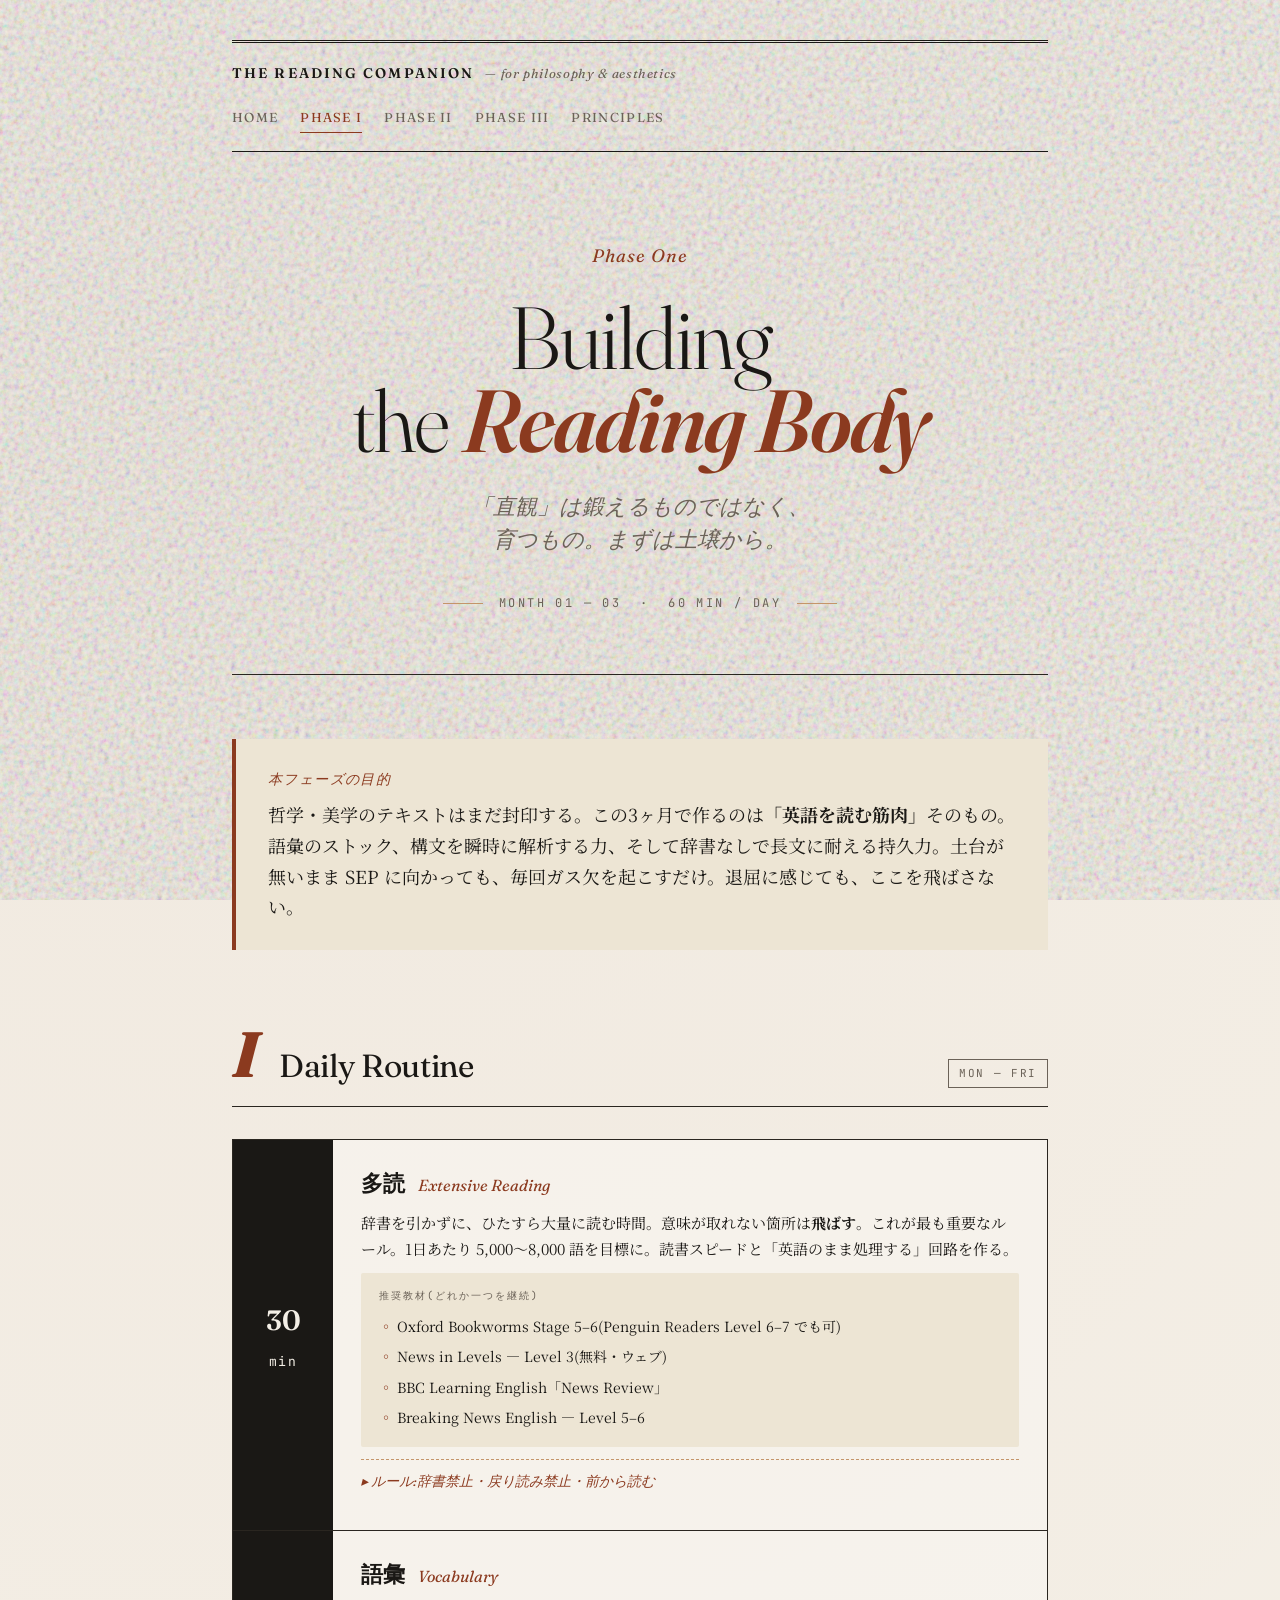
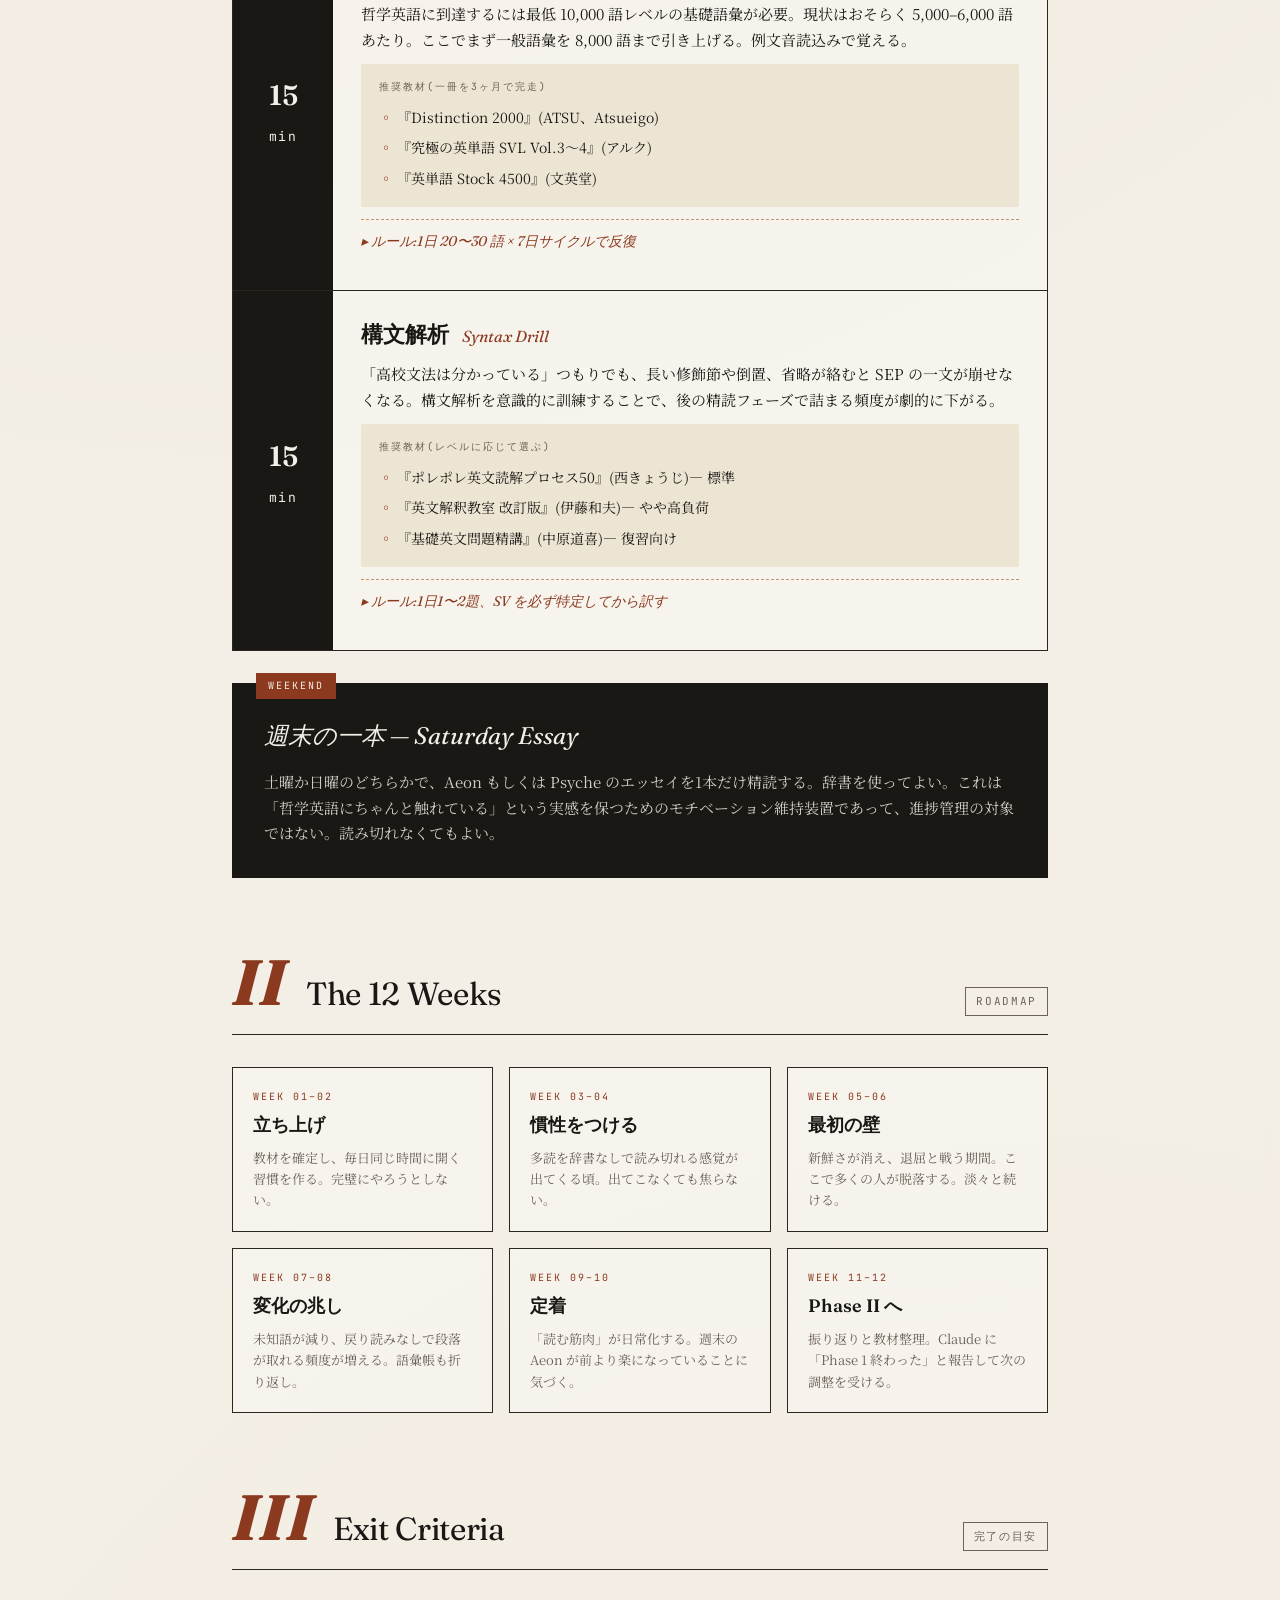
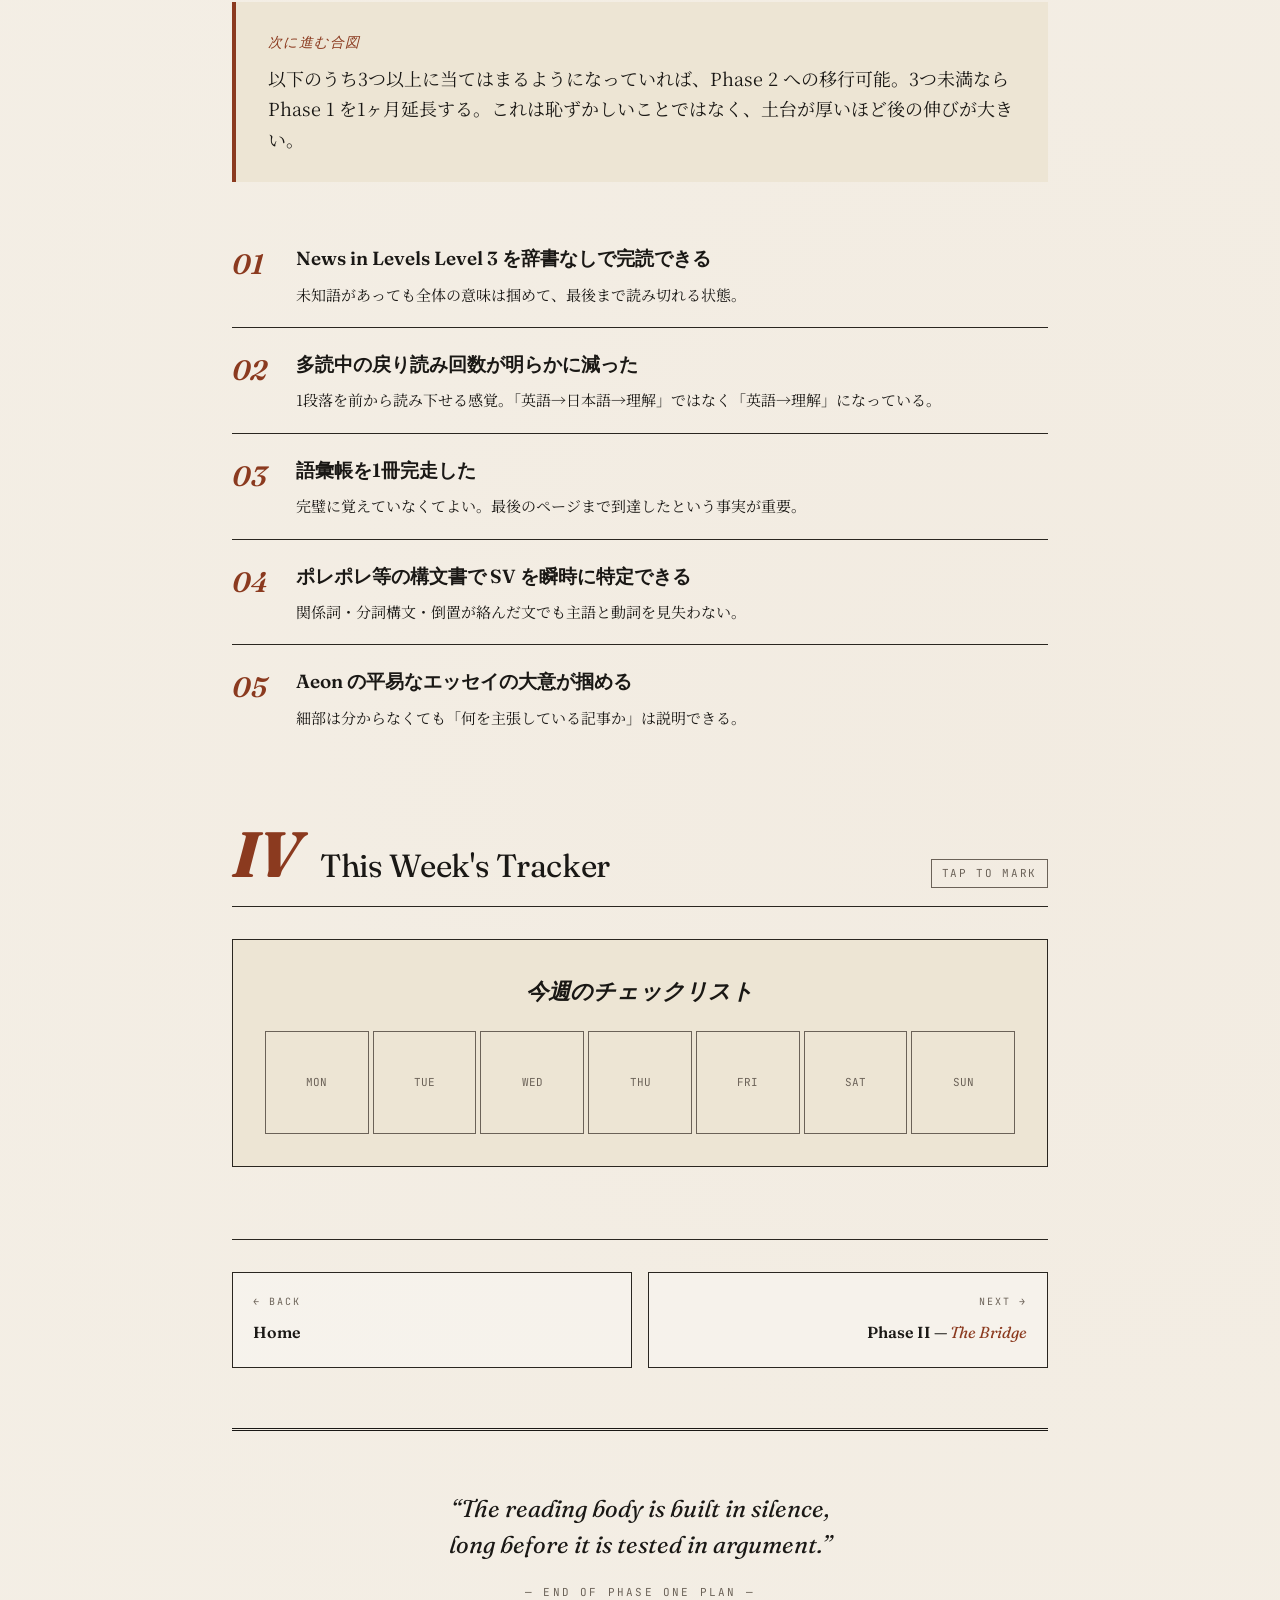
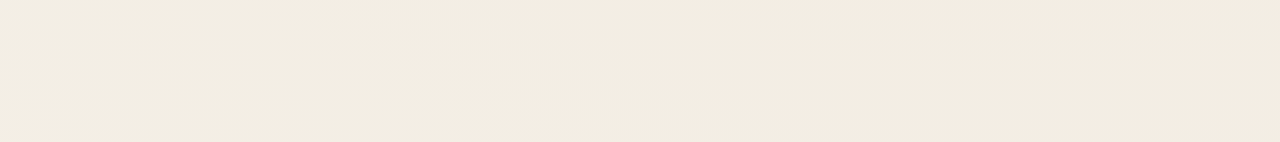
==== phase1.html @ 589c8ee9 "Add files via upload" ====
<!DOCTYPE html>
<html lang="ja">
<head>
<meta charset="UTF-8">
<meta name="viewport" content="width=device-width, initial-scale=1.0">
<title>Phase I — Building the Reading Body</title>
<link rel="preconnect" href="https://fonts.googleapis.com">
<link rel="preconnect" href="https://fonts.gstatic.com" crossorigin>
<link href="https://fonts.googleapis.com/css2?family=Cormorant+Garamond:ital,wght@0,400;0,500;0,600;0,700;1,400&family=Fraunces:opsz,wght@9..144,300;9..144,400;9..144,600;9..144,800&family=Noto+Serif+JP:wght@300;400;500;700&family=JetBrains+Mono:wght@400;500&display=swap" rel="stylesheet">
<link rel="stylesheet" href="style.css">
</head>
<body>
  <div class="container">

    <header class="topnav">
      <a href="index.html" class="brand">The Reading Companion <span class="sub">— for philosophy & aesthetics</span></a>
      <nav>
        <a href="index.html">Home</a>
        <a href="phase1.html" class="active">Phase I</a>
        <a href="phase2.html">Phase II</a>
        <a href="phase3.html">Phase III</a>
        <a href="principles.html">Principles</a>
      </nav>
    </header>

    <div class="hero">
      <div class="eyebrow">Phase One</div>
      <h1>Building<br>the <span class="em">Reading Body</span></h1>
      <p class="lede">「直観」は鍛えるものではなく、<br>育つもの。まずは土壌から。</p>
      <div class="duration">Month 01 — 03 &nbsp;·&nbsp; 60 min / day</div>
    </div>

    <section>
      <div class="mission">
        <span class="label">本フェーズの目的</span>
        <p>哲学・美学のテキストはまだ封印する。この3ヶ月で作るのは<strong>「英語を読む筋肉」</strong>そのもの。語彙のストック、構文を瞬時に解析する力、そして辞書なしで長文に耐える持久力。土台が無いまま SEP に向かっても、毎回ガス欠を起こすだけ。退屈に感じても、ここを飛ばさない。</p>
      </div>
    </section>

    <section>
      <div class="section-head">
        <span class="num">I</span>
        <h2>Daily Routine</h2>
        <span class="tag">Mon — Fri</span>
      </div>

      <div class="routine">

        <div class="routine-row">
          <div class="routine-time">
            <span class="min">30</span>
            <span>min</span>
          </div>
          <div class="routine-content">
            <h3>多読 <span class="en">Extensive Reading</span></h3>
            <p>辞書を引かずに、ひたすら大量に読む時間。意味が取れない箇所は<strong>飛ばす</strong>。これが最も重要なルール。1日あたり 5,000〜8,000 語を目標に。読書スピードと「英語のまま処理する」回路を作る。</p>
            <div class="materials">
              <span class="m-label">推奨教材(どれか一つを継続)</span>
              <ul>
                <li>Oxford Bookworms Stage 5–6(Penguin Readers Level 6–7 でも可)</li>
                <li>News in Levels — Level 3(無料・ウェブ)</li>
                <li>BBC Learning English「News Review」</li>
                <li>Breaking News English — Level 5–6</li>
              </ul>
            </div>
            <p class="rule">▸ ルール:辞書禁止・戻り読み禁止・前から読む</p>
          </div>
        </div>

        <div class="routine-row">
          <div class="routine-time">
            <span class="min">15</span>
            <span>min</span>
          </div>
          <div class="routine-content">
            <h3>語彙 <span class="en">Vocabulary</span></h3>
            <p>哲学英語に到達するには最低 10,000 語レベルの基礎語彙が必要。現状はおそらく 5,000–6,000 語あたり。ここでまず一般語彙を 8,000 語まで引き上げる。例文音読込みで覚える。</p>
            <div class="materials">
              <span class="m-label">推奨教材(一冊を3ヶ月で完走)</span>
              <ul>
                <li>『Distinction 2000』(ATSU、Atsueigo)</li>
                <li>『究極の英単語 SVL Vol.3〜4』(アルク)</li>
                <li>『英単語 Stock 4500』(文英堂)</li>
              </ul>
            </div>
            <p class="rule">▸ ルール:1日 20〜30 語 × 7日サイクルで反復</p>
          </div>
        </div>

        <div class="routine-row">
          <div class="routine-time">
            <span class="min">15</span>
            <span>min</span>
          </div>
          <div class="routine-content">
            <h3>構文解析 <span class="en">Syntax Drill</span></h3>
            <p>「高校文法は分かっている」つもりでも、長い修飾節や倒置、省略が絡むと SEP の一文が崩せなくなる。構文解析を意識的に訓練することで、後の精読フェーズで詰まる頻度が劇的に下がる。</p>
            <div class="materials">
              <span class="m-label">推奨教材(レベルに応じて選ぶ)</span>
              <ul>
                <li>『ポレポレ英文読解プロセス50』(西きょうじ)— 標準</li>
                <li>『英文解釈教室 改訂版』(伊藤和夫)— やや高負荷</li>
                <li>『基礎英文問題精講』(中原道喜)— 復習向け</li>
              </ul>
            </div>
            <p class="rule">▸ ルール:1日1〜2題、SV を必ず特定してから訳す</p>
          </div>
        </div>

      </div>

      <div class="weekend">
        <h3>週末の一本 — Saturday Essay</h3>
        <p>土曜か日曜のどちらかで、Aeon もしくは Psyche のエッセイを1本だけ精読する。辞書を使ってよい。これは「哲学英語にちゃんと触れている」という実感を保つためのモチベーション維持装置であって、進捗管理の対象ではない。読み切れなくてもよい。</p>
      </div>
    </section>

    <section>
      <div class="section-head">
        <span class="num">II</span>
        <h2>The 12 Weeks</h2>
        <span class="tag">Roadmap</span>
      </div>

      <div class="weeks">
        <div class="week-card">
          <div class="wk-label">WEEK 01–02</div>
          <h4>立ち上げ</h4>
          <p>教材を確定し、毎日同じ時間に開く習慣を作る。完璧にやろうとしない。</p>
        </div>
        <div class="week-card">
          <div class="wk-label">WEEK 03–04</div>
          <h4>慣性をつける</h4>
          <p>多読を辞書なしで読み切れる感覚が出てくる頃。出てこなくても焦らない。</p>
        </div>
        <div class="week-card">
          <div class="wk-label">WEEK 05–06</div>
          <h4>最初の壁</h4>
          <p>新鮮さが消え、退屈と戦う期間。ここで多くの人が脱落する。淡々と続ける。</p>
        </div>
        <div class="week-card">
          <div class="wk-label">WEEK 07–08</div>
          <h4>変化の兆し</h4>
          <p>未知語が減り、戻り読みなしで段落が取れる頻度が増える。語彙帳も折り返し。</p>
        </div>
        <div class="week-card">
          <div class="wk-label">WEEK 09–10</div>
          <h4>定着</h4>
          <p>「読む筋肉」が日常化する。週末の Aeon が前より楽になっていることに気づく。</p>
        </div>
        <div class="week-card">
          <div class="wk-label">WEEK 11–12</div>
          <h4>Phase II へ</h4>
          <p>振り返りと教材整理。Claude に「Phase 1 終わった」と報告して次の調整を受ける。</p>
        </div>
      </div>
    </section>

    <section>
      <div class="section-head">
        <span class="num">III</span>
        <h2>Exit Criteria</h2>
        <span class="tag">完了の目安</span>
      </div>

      <div class="mission">
        <span class="label">次に進む合図</span>
        <p>以下のうち3つ以上に当てはまるようになっていれば、Phase 2 への移行可能。3つ未満なら Phase 1 を1ヶ月延長する。これは恥ずかしいことではなく、土台が厚いほど後の伸びが大きい。</p>
      </div>

      <div class="guidance">
        <ol>
          <li>
            <h4>News in Levels Level 3 を辞書なしで完読できる</h4>
            <p>未知語があっても全体の意味は掴めて、最後まで読み切れる状態。</p>
          </li>
          <li>
            <h4>多読中の戻り読み回数が明らかに減った</h4>
            <p>1段落を前から読み下せる感覚。「英語→日本語→理解」ではなく「英語→理解」になっている。</p>
          </li>
          <li>
            <h4>語彙帳を1冊完走した</h4>
            <p>完璧に覚えていなくてよい。最後のページまで到達したという事実が重要。</p>
          </li>
          <li>
            <h4>ポレポレ等の構文書で SV を瞬時に特定できる</h4>
            <p>関係詞・分詞構文・倒置が絡んだ文でも主語と動詞を見失わない。</p>
          </li>
          <li>
            <h4>Aeon の平易なエッセイの大意が掴める</h4>
            <p>細部は分からなくても「何を主張している記事か」は説明できる。</p>
          </li>
        </ol>
      </div>
    </section>

    <section>
      <div class="section-head">
        <span class="num">IV</span>
        <h2>This Week's Tracker</h2>
        <span class="tag">Tap to mark</span>
      </div>

      <div class="checklist">
        <h3>今週のチェックリスト</h3>
        <div class="check-grid" id="checkgrid">
          <div class="check-day" data-day="MON">MON</div>
          <div class="check-day" data-day="TUE">TUE</div>
          <div class="check-day" data-day="WED">WED</div>
          <div class="check-day" data-day="THU">THU</div>
          <div class="check-day" data-day="FRI">FRI</div>
          <div class="check-day" data-day="SAT">SAT</div>
          <div class="check-day" data-day="SUN">SUN</div>
        </div>
      </div>
    </section>

    <nav class="phase-nav">
      <a href="index.html" class="prev">
        <span class="dir">← Back</span>
        <span class="ttl">Home</span>
      </a>
      <a href="phase2.html" class="next">
        <span class="dir">Next →</span>
        <span class="ttl">Phase II — <em>The Bridge</em></span>
      </a>
    </nav>

    <div class="closing">
      <p class="quote">“The reading body is built in silence,<br>long before it is tested in argument.”</p>
      <div class="sig">— end of phase one plan —</div>
    </div>

  </div>

<script>
  const grid = document.getElementById('checkgrid');
  const weekKey = 'phase1-week-' + Math.floor(Date.now() / (7*24*60*60*1000));
  Object.keys(localStorage).forEach(k => {
    if (k.startsWith('phase1-week-') && k !== weekKey) localStorage.removeItem(k);
  });
  const saved = JSON.parse(localStorage.getItem(weekKey) || '{}');
  grid.querySelectorAll('.check-day').forEach(el => {
    if (saved[el.dataset.day]) el.classList.add('done');
    el.addEventListener('click', () => {
      el.classList.toggle('done');
      const state = {};
      grid.querySelectorAll('.check-day').forEach(d => {
        if (d.classList.contains('done')) state[d.dataset.day] = true;
      });
      try { localStorage.setItem(weekKey, JSON.stringify(state)); } catch(e) {}
    });
  });
</script>
</body>
</html>
---- style.css ----
/* ============================================
   The English Reading Companion — Shared Styles
   ============================================ */

:root {
  --ink: #1a1815;
  --paper: #f4efe6;
  --paper-deep: #ede5d4;
  --accent: #8b3a1f;
  --accent-soft: #c4956a;
  --rule: #2a2620;
  --muted: #6b6258;
}

* { box-sizing: border-box; margin: 0; padding: 0; }

html { scroll-behavior: smooth; }

body {
  background: var(--paper);
  color: var(--ink);
  font-family: 'Noto Serif JP', 'Cormorant Garamond', serif;
  line-height: 1.75;
  font-size: 17px;
  background-image:
    radial-gradient(circle at 20% 10%, rgba(139, 58, 31, 0.03) 0%, transparent 40%),
    radial-gradient(circle at 80% 80%, rgba(196, 149, 106, 0.04) 0%, transparent 40%);
  min-height: 100vh;
}

body::before {
  content: '';
  position: fixed;
  inset: 0;
  background-image: url("data:image/svg+xml,%3Csvg viewBox='0 0 200 200' xmlns='http://www.w3.org/2000/svg'%3E%3Cfilter id='n'%3E%3CfeTurbulence type='fractalNoise' baseFrequency='0.85' numOctaves='3'/%3E%3CfeColorMatrix values='0 0 0 0 0.1 0 0 0 0 0.09 0 0 0 0 0.08 0 0 0 0 0.04 0'/%3E%3C/filter%3E%3Crect width='100%25' height='100%25' filter='url(%23n)'/%3E%3C/svg%3E");
  pointer-events: none;
  z-index: 1;
  opacity: 0.6;
}

.container {
  max-width: 880px;
  margin: 0 auto;
  padding: 40px 32px 120px;
  position: relative;
  z-index: 2;
}

/* ─── Top Nav ─── */
.topnav {
  border-top: 3px double var(--ink);
  border-bottom: 1px solid var(--ink);
  padding: 18px 0;
  margin-bottom: 48px;
  display: flex;
  justify-content: space-between;
  align-items: center;
  flex-wrap: wrap;
  gap: 16px;
  font-family: 'Fraunces', serif;
}

.topnav .brand {
  font-size: 14px;
  letter-spacing: 0.15em;
  text-transform: uppercase;
  color: var(--ink);
  text-decoration: none;
  font-weight: 600;
}

.topnav .brand .sub {
  font-style: italic;
  letter-spacing: 0.05em;
  text-transform: none;
  font-weight: 400;
  color: var(--muted);
  margin-left: 6px;
  font-size: 13px;
}

.topnav nav {
  display: flex;
  gap: 22px;
  flex-wrap: wrap;
}

.topnav nav a {
  font-size: 13px;
  letter-spacing: 0.1em;
  text-transform: uppercase;
  color: var(--muted);
  text-decoration: none;
  padding: 4px 0;
  border-bottom: 1px solid transparent;
  transition: all 0.2s;
}

.topnav nav a:hover,
.topnav nav a.active {
  color: var(--accent);
  border-bottom-color: var(--accent);
}

/* ─── Hero ─── */
.hero {
  text-align: center;
  padding: 40px 0 60px;
  border-bottom: 1px solid var(--rule);
  margin-bottom: 64px;
}

.hero .eyebrow {
  font-family: 'Fraunces', serif;
  font-style: italic;
  font-size: 18px;
  color: var(--accent);
  letter-spacing: 0.05em;
  margin-bottom: 24px;
}

.hero h1 {
  font-family: 'Fraunces', serif;
  font-weight: 300;
  font-size: clamp(44px, 8vw, 88px);
  line-height: 0.95;
  letter-spacing: -0.02em;
  margin-bottom: 28px;
  color: var(--ink);
}

.hero h1 .em {
  font-style: italic;
  font-weight: 600;
  color: var(--accent);
}

.hero .lede {
  font-family: 'Cormorant Garamond', serif;
  font-size: 22px;
  font-style: italic;
  color: var(--muted);
  max-width: 560px;
  margin: 0 auto;
  line-height: 1.5;
}

.hero .duration {
  margin-top: 36px;
  display: inline-flex;
  align-items: center;
  gap: 16px;
  font-family: 'JetBrains Mono', monospace;
  font-size: 12px;
  letter-spacing: 0.2em;
  text-transform: uppercase;
  color: var(--muted);
}

.hero .duration::before,
.hero .duration::after {
  content: '';
  width: 40px;
  height: 1px;
  background: var(--accent-soft);
}

/* ─── Section ─── */
section { margin-bottom: 72px; }

.section-head {
  display: flex;
  align-items: baseline;
  gap: 20px;
  margin-bottom: 32px;
  padding-bottom: 12px;
  border-bottom: 1px solid var(--rule);
}

.section-head .num {
  font-family: 'Fraunces', serif;
  font-weight: 800;
  font-size: 64px;
  line-height: 1;
  color: var(--accent);
  font-style: italic;
}

.section-head h2 {
  font-family: 'Fraunces', serif;
  font-weight: 400;
  font-size: 32px;
  letter-spacing: -0.01em;
  flex: 1;
}

.section-head .tag {
  font-family: 'JetBrains Mono', monospace;
  font-size: 11px;
  letter-spacing: 0.15em;
  text-transform: uppercase;
  color: var(--muted);
  padding: 4px 10px;
  border: 1px solid var(--muted);
}

/* ─── Mission box ─── */
.mission {
  background: var(--paper-deep);
  border-left: 4px solid var(--accent);
  padding: 28px 32px;
  margin-bottom: 40px;
}

.mission .label {
  font-family: 'Fraunces', serif;
  font-style: italic;
  font-size: 14px;
  letter-spacing: 0.1em;
  text-transform: uppercase;
  color: var(--accent);
  margin-bottom: 8px;
  display: block;
}

.mission p {
  font-size: 18px;
  line-height: 1.7;
}

.mission p + p { margin-top: 12px; }

/* ─── Routine table ─── */
.routine {
  border: 1px solid var(--rule);
  background: rgba(255, 255, 255, 0.3);
  margin-bottom: 32px;
}

.routine-row {
  display: grid;
  grid-template-columns: 100px 1fr;
  border-bottom: 1px solid var(--rule);
}

.routine-row:last-child { border-bottom: none; }

.routine-time {
  background: var(--ink);
  color: var(--paper);
  padding: 24px 16px;
  font-family: 'JetBrains Mono', monospace;
  font-size: 13px;
  letter-spacing: 0.1em;
  text-align: center;
  display: flex;
  flex-direction: column;
  justify-content: center;
  align-items: center;
  gap: 6px;
}

.routine-time .min {
  font-size: 28px;
  font-family: 'Fraunces', serif;
  font-weight: 600;
  letter-spacing: 0;
}

.routine-content {
  padding: 24px 28px;
}

.routine-content h3 {
  font-family: 'Fraunces', serif;
  font-weight: 600;
  font-size: 22px;
  margin-bottom: 8px;
}

.routine-content h3 .en {
  font-style: italic;
  font-weight: 400;
  color: var(--accent);
  font-size: 16px;
  margin-left: 8px;
}

.routine-content p {
  font-size: 15px;
  line-height: 1.7;
  margin-bottom: 12px;
}

.routine-content .materials {
  background: var(--paper-deep);
  padding: 14px 18px;
  margin-top: 12px;
  border-radius: 2px;
}

.routine-content .materials .m-label {
  font-family: 'JetBrains Mono', monospace;
  font-size: 10px;
  letter-spacing: 0.2em;
  text-transform: uppercase;
  color: var(--muted);
  display: block;
  margin-bottom: 6px;
}

.routine-content .materials ul {
  list-style: none;
  font-size: 14px;
}

.routine-content .materials li {
  padding: 3px 0;
  padding-left: 18px;
  position: relative;
}

.routine-content .materials li::before {
  content: '◦';
  position: absolute;
  left: 0;
  color: var(--accent);
}

.routine-content .rule {
  margin-top: 12px;
  font-family: 'Fraunces', serif;
  font-style: italic;
  font-size: 14px;
  color: var(--accent);
  border-top: 1px dashed var(--accent-soft);
  padding-top: 10px;
}

/* ─── Weekend block ─── */
.weekend {
  background: var(--ink);
  color: var(--paper);
  padding: 32px;
  margin-top: 20px;
  position: relative;
}

.weekend::before {
  content: 'WEEKEND';
  position: absolute;
  top: -10px;
  left: 24px;
  background: var(--accent);
  color: var(--paper);
  font-family: 'JetBrains Mono', monospace;
  font-size: 10px;
  letter-spacing: 0.2em;
  padding: 4px 12px;
}

.weekend h3 {
  font-family: 'Fraunces', serif;
  font-weight: 400;
  font-size: 24px;
  margin-bottom: 12px;
  font-style: italic;
}

.weekend p {
  font-size: 15px;
  line-height: 1.7;
  color: rgba(244, 239, 230, 0.85);
}

.weekend p + p { margin-top: 10px; }

/* ─── Numbered guidance ─── */
.guidance ol {
  list-style: none;
  counter-reset: g;
}

.guidance li {
  counter-increment: g;
  padding: 20px 0 20px 64px;
  position: relative;
  border-bottom: 1px solid var(--rule);
}

.guidance li:last-child { border-bottom: none; }

.guidance li::before {
  content: counter(g, decimal-leading-zero);
  position: absolute;
  left: 0;
  top: 18px;
  font-family: 'Fraunces', serif;
  font-style: italic;
  font-weight: 600;
  font-size: 28px;
  color: var(--accent);
}

.guidance h4 {
  font-family: 'Fraunces', serif;
  font-size: 19px;
  font-weight: 600;
  margin-bottom: 6px;
}

.guidance p {
  font-size: 15px;
  line-height: 1.7;
  color: var(--ink);
}

/* ─── Weeks grid ─── */
.weeks {
  display: grid;
  grid-template-columns: repeat(auto-fit, minmax(200px, 1fr));
  gap: 16px;
}

.week-card {
  border: 1px solid var(--rule);
  padding: 20px;
  background: rgba(255, 255, 255, 0.3);
}

.week-card .wk-label {
  font-family: 'JetBrains Mono', monospace;
  font-size: 10px;
  letter-spacing: 0.2em;
  color: var(--accent);
  margin-bottom: 8px;
}

.week-card h4 {
  font-family: 'Fraunces', serif;
  font-weight: 600;
  font-size: 18px;
  margin-bottom: 10px;
  line-height: 1.3;
}

.week-card p {
  font-size: 13px;
  line-height: 1.65;
  color: var(--muted);
}

/* ─── Phase cards (index) ─── */
.phase-list {
  display: flex;
  flex-direction: column;
  gap: 24px;
}

.phase-card {
  border: 1px solid var(--rule);
  background: rgba(255, 255, 255, 0.3);
  display: grid;
  grid-template-columns: 140px 1fr auto;
  align-items: stretch;
  text-decoration: none;
  color: var(--ink);
  transition: all 0.25s;
  position: relative;
}

.phase-card:hover {
  background: var(--paper-deep);
  transform: translateX(4px);
}

.phase-card .pc-num {
  background: var(--ink);
  color: var(--paper);
  padding: 28px 16px;
  display: flex;
  flex-direction: column;
  align-items: center;
  justify-content: center;
  font-family: 'Fraunces', serif;
  text-align: center;
}

.phase-card .pc-num .roman {
  font-style: italic;
  font-size: 48px;
  font-weight: 300;
  line-height: 1;
  color: var(--accent-soft);
}

.phase-card .pc-num .label {
  font-family: 'JetBrains Mono', monospace;
  font-size: 10px;
  letter-spacing: 0.2em;
  margin-top: 8px;
  color: var(--paper);
}

.phase-card .pc-body {
  padding: 24px 28px;
}

.phase-card .pc-body .pc-title {
  font-family: 'Fraunces', serif;
  font-weight: 600;
  font-size: 22px;
  margin-bottom: 6px;
}

.phase-card .pc-body .pc-en {
  font-family: 'Fraunces', serif;
  font-style: italic;
  color: var(--accent);
  font-size: 14px;
  margin-bottom: 10px;
}

.phase-card .pc-body p {
  font-size: 14px;
  line-height: 1.65;
  color: var(--muted);
}

.phase-card .pc-arrow {
  padding: 0 28px;
  display: flex;
  align-items: center;
  font-family: 'Fraunces', serif;
  font-size: 32px;
  color: var(--accent);
  font-style: italic;
}

/* ─── FAQ ─── */
.faq-item {
  border-bottom: 1px solid var(--rule);
  padding: 24px 0;
}

.faq-item:last-child { border-bottom: none; }

.faq-item .q {
  font-family: 'Fraunces', serif;
  font-weight: 600;
  font-size: 19px;
  margin-bottom: 12px;
  display: flex;
  gap: 14px;
  align-items: baseline;
}

.faq-item .q::before {
  content: 'Q.';
  font-style: italic;
  color: var(--accent);
  font-weight: 400;
  flex-shrink: 0;
}

.faq-item .a {
  font-size: 15px;
  line-height: 1.75;
  padding-left: 28px;
  color: var(--ink);
}

.faq-item .a + .a { margin-top: 10px; }

/* ─── Checklist ─── */
.checklist {
  background: var(--paper-deep);
  padding: 32px;
  border: 1px solid var(--rule);
}

.checklist h3 {
  font-family: 'Fraunces', serif;
  font-style: italic;
  font-size: 22px;
  margin-bottom: 20px;
  text-align: center;
}

.check-grid {
  display: grid;
  grid-template-columns: repeat(7, 1fr);
  gap: 4px;
}

.check-day {
  aspect-ratio: 1;
  border: 1px solid var(--muted);
  display: flex;
  align-items: center;
  justify-content: center;
  font-family: 'JetBrains Mono', monospace;
  font-size: 11px;
  color: var(--muted);
  cursor: pointer;
  transition: all 0.2s;
  user-select: none;
}

.check-day:hover { background: var(--accent-soft); }
.check-day.done {
  background: var(--accent);
  color: var(--paper);
  border-color: var(--accent);
}

/* ─── Closing / Footer ─── */
.closing {
  text-align: center;
  padding: 60px 20px 20px;
  border-top: 3px double var(--ink);
  margin-top: 60px;
}

.closing .quote {
  font-family: 'Fraunces', serif;
  font-style: italic;
  font-size: 24px;
  line-height: 1.5;
  color: var(--ink);
  max-width: 520px;
  margin: 0 auto 20px;
}

.closing .sig {
  font-family: 'JetBrains Mono', monospace;
  font-size: 11px;
  letter-spacing: 0.2em;
  text-transform: uppercase;
  color: var(--muted);
}

/* ─── Phase nav (prev/next) ─── */
.phase-nav {
  display: flex;
  justify-content: space-between;
  align-items: stretch;
  gap: 16px;
  margin-top: 60px;
  padding-top: 32px;
  border-top: 1px solid var(--rule);
}

.phase-nav a {
  flex: 1;
  padding: 20px;
  text-decoration: none;
  color: var(--ink);
  border: 1px solid var(--rule);
  background: rgba(255, 255, 255, 0.3);
  transition: all 0.2s;
  font-family: 'Fraunces', serif;
}

.phase-nav a:hover {
  background: var(--paper-deep);
}

.phase-nav a.prev { text-align: left; }
.phase-nav a.next { text-align: right; }

.phase-nav a .dir {
  display: block;
  font-family: 'JetBrains Mono', monospace;
  font-size: 10px;
  letter-spacing: 0.2em;
  text-transform: uppercase;
  color: var(--muted);
  margin-bottom: 6px;
}

.phase-nav a .ttl {
  font-size: 16px;
  font-weight: 600;
}

.phase-nav a .ttl em {
  font-style: italic;
  color: var(--accent);
  font-weight: 400;
}

/* ─── Print ─── */
@media print {
  body::before { display: none; }
  body { background: white; }
  .container { padding: 20px; }
  .topnav, .phase-nav, .checklist { display: none; }
  section { page-break-inside: avoid; }
}

/* ─── Mobile ─── */
@media (max-width: 720px) {
  .phase-card { grid-template-columns: 100px 1fr; }
  .phase-card .pc-arrow { display: none; }
}

@media (max-width: 640px) {
  .container { padding: 24px 20px 80px; }
  .topnav { padding: 14px 0; }
  .topnav nav { gap: 14px; width: 100%; justify-content: flex-start; }
  .topnav nav a { font-size: 11px; letter-spacing: 0.08em; }
  .hero { padding: 24px 0 40px; margin-bottom: 40px; }
  .hero .lede { font-size: 18px; }
  .section-head .num { font-size: 44px; }
  .section-head h2 { font-size: 22px; }
  .section-head .tag { display: none; }
  .routine-row { grid-template-columns: 80px 1fr; }
  .routine-time { padding: 16px 8px; }
  .routine-time .min { font-size: 22px; }
  .routine-content { padding: 18px 20px; }
  .routine-content h3 { font-size: 18px; }
  .routine-content h3 .en { display: block; margin-left: 0; margin-top: 4px; }
  .guidance li { padding-left: 48px; }
  .guidance li::before { font-size: 22px; }
  .phase-card .pc-num .roman { font-size: 36px; }
  .phase-card .pc-body { padding: 18px 20px; }
  .phase-card .pc-body .pc-title { font-size: 18px; }
  .phase-nav { flex-direction: column; }
}
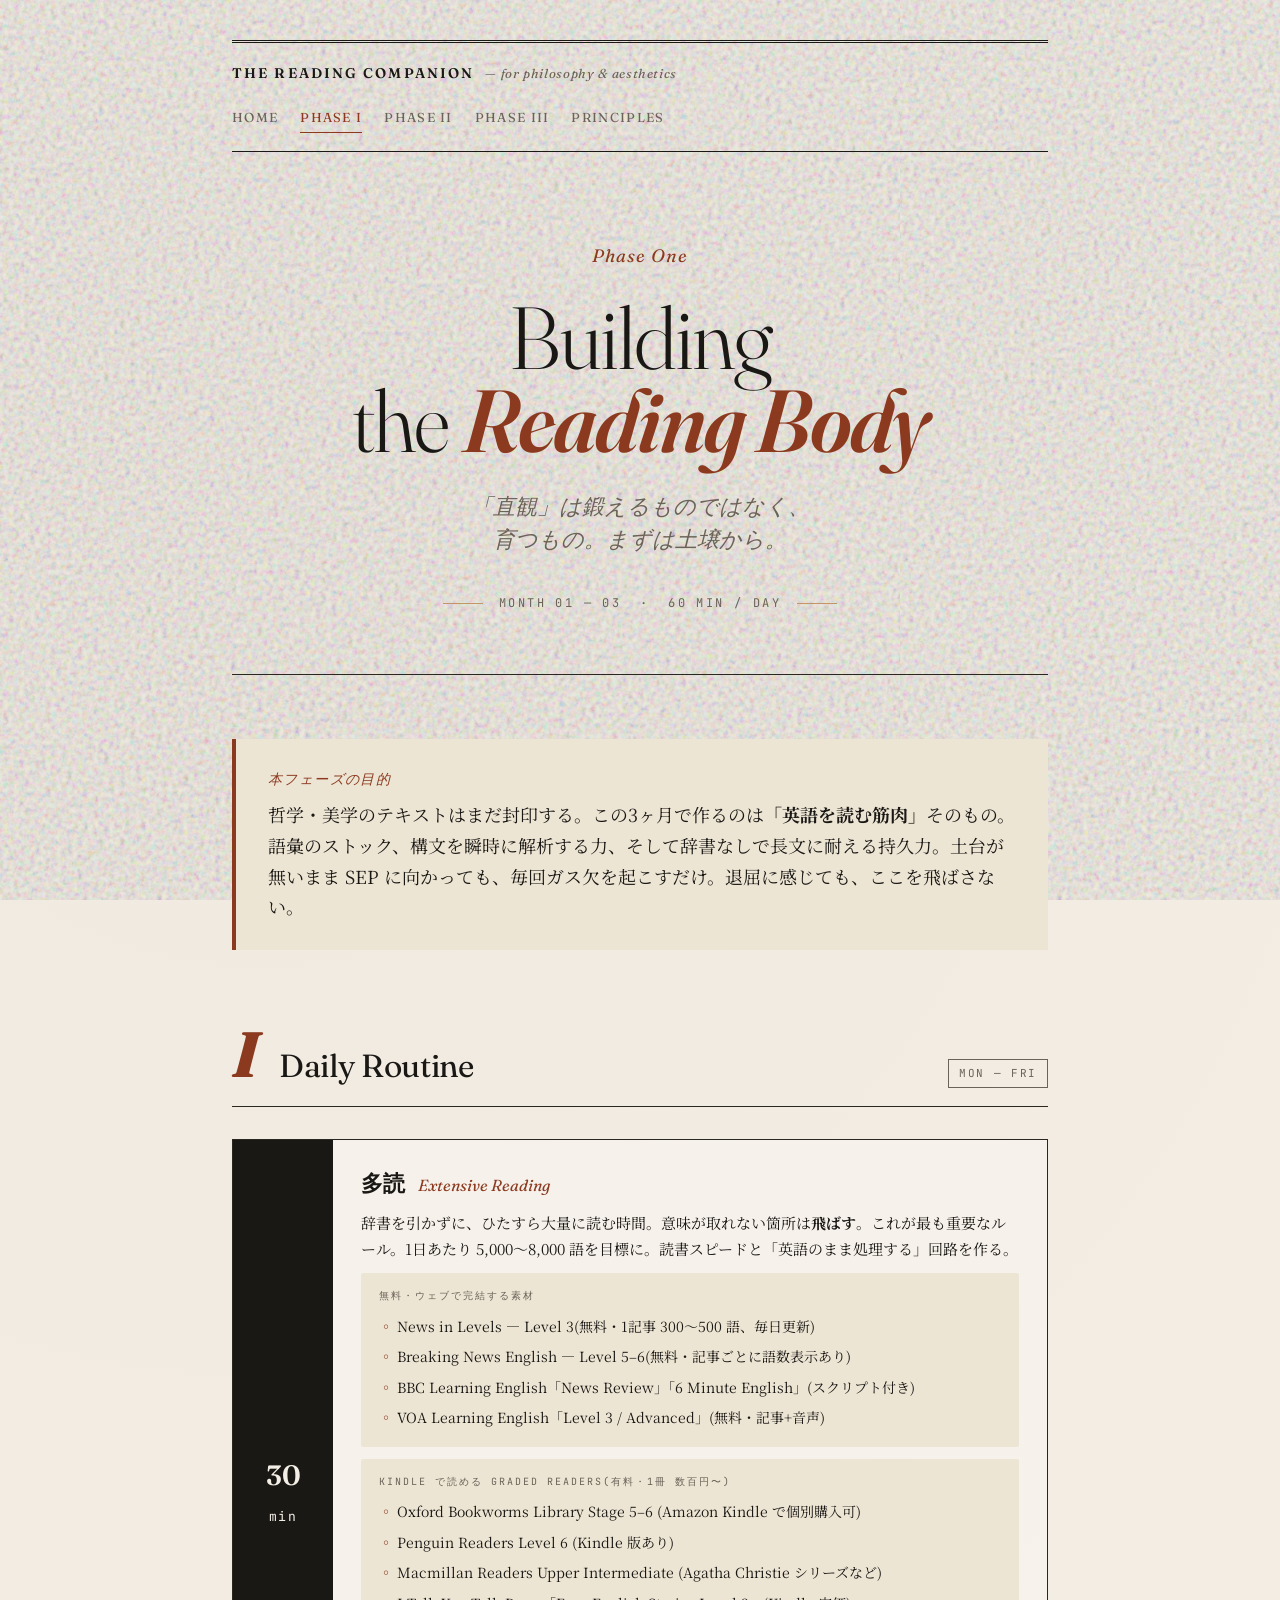
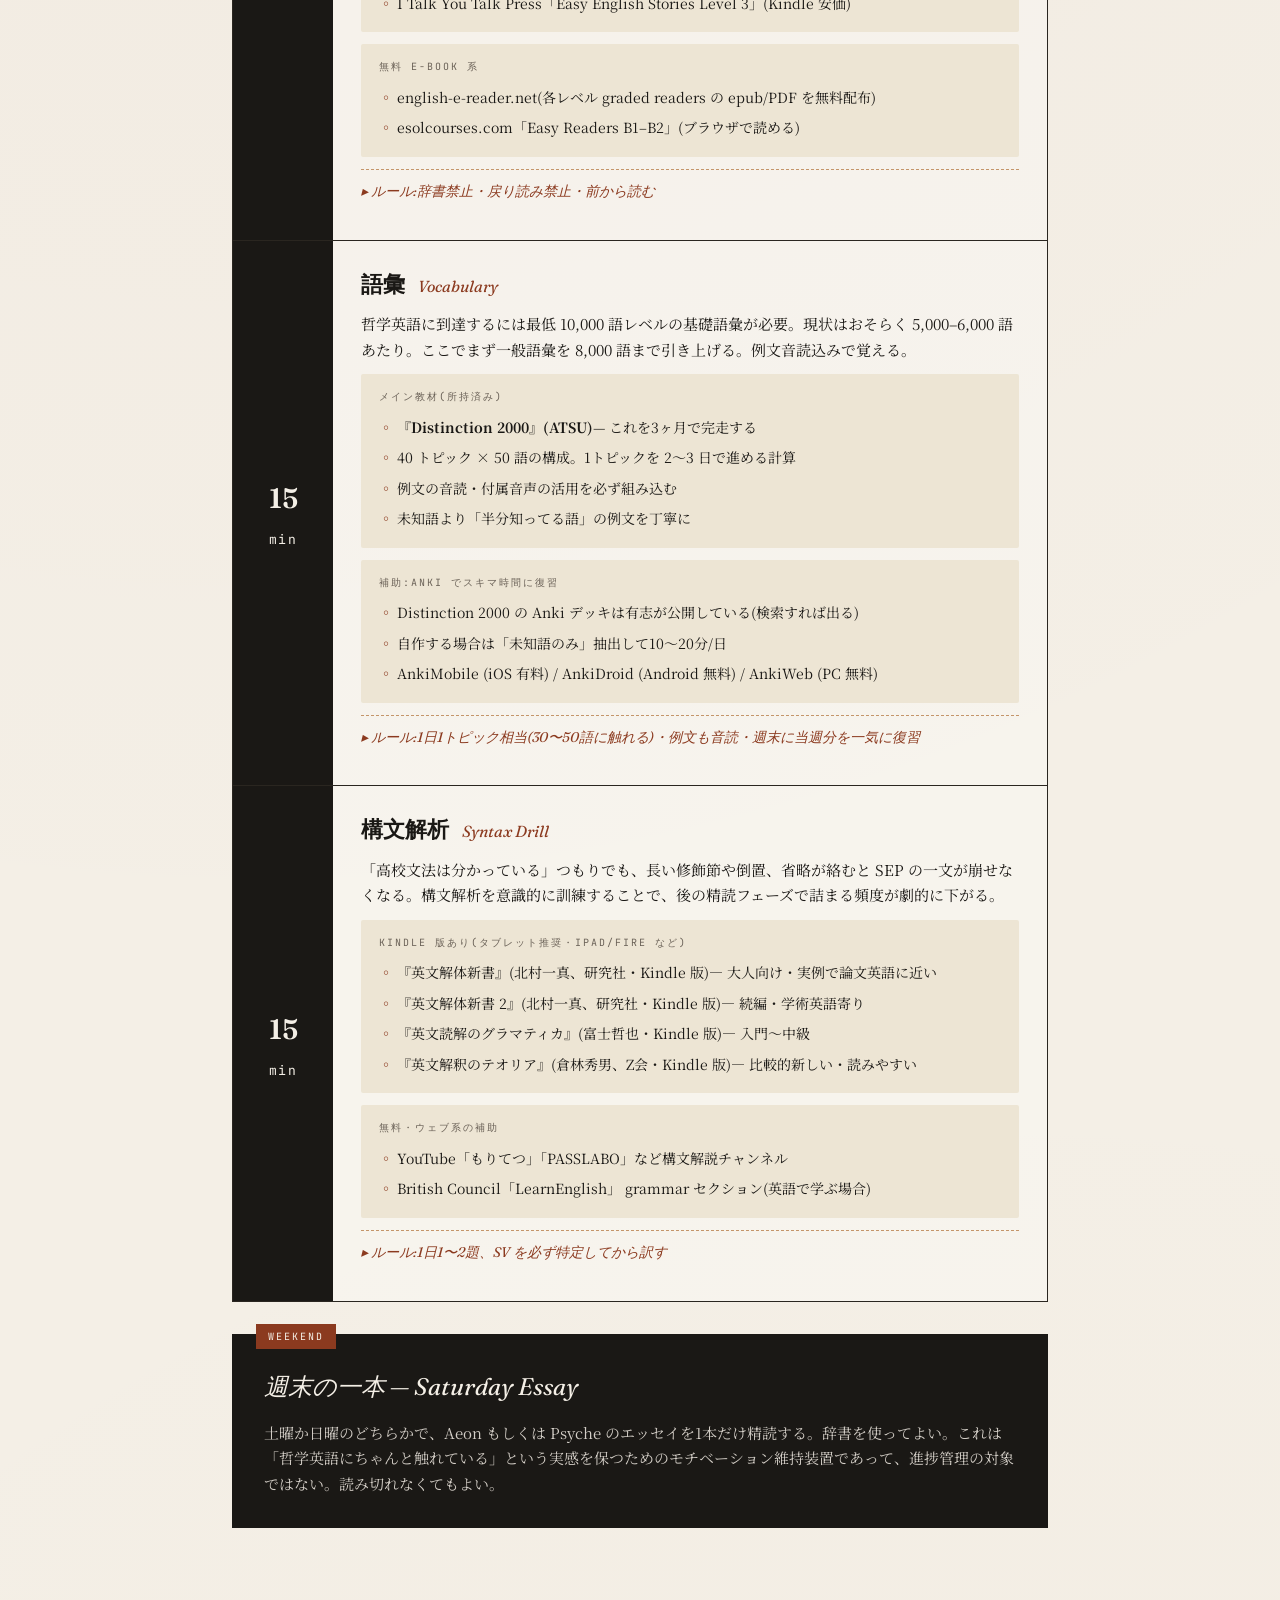
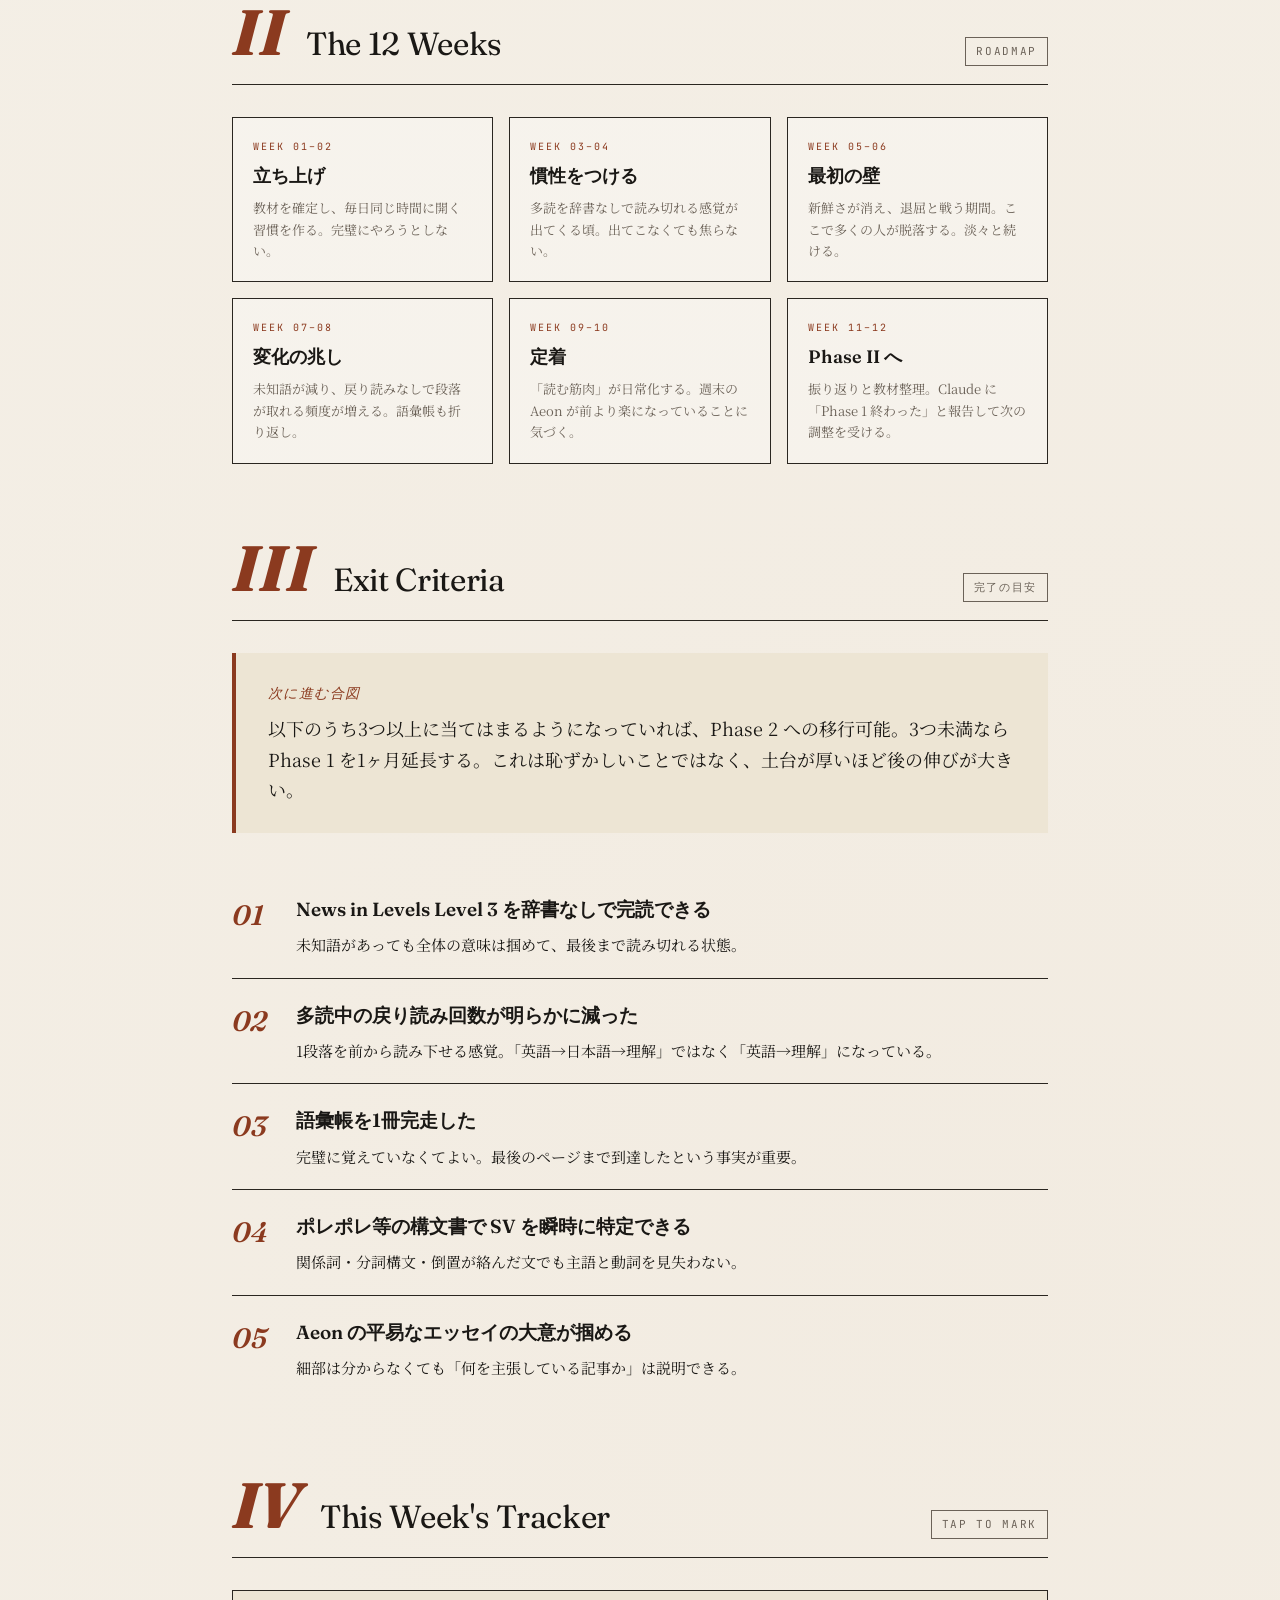
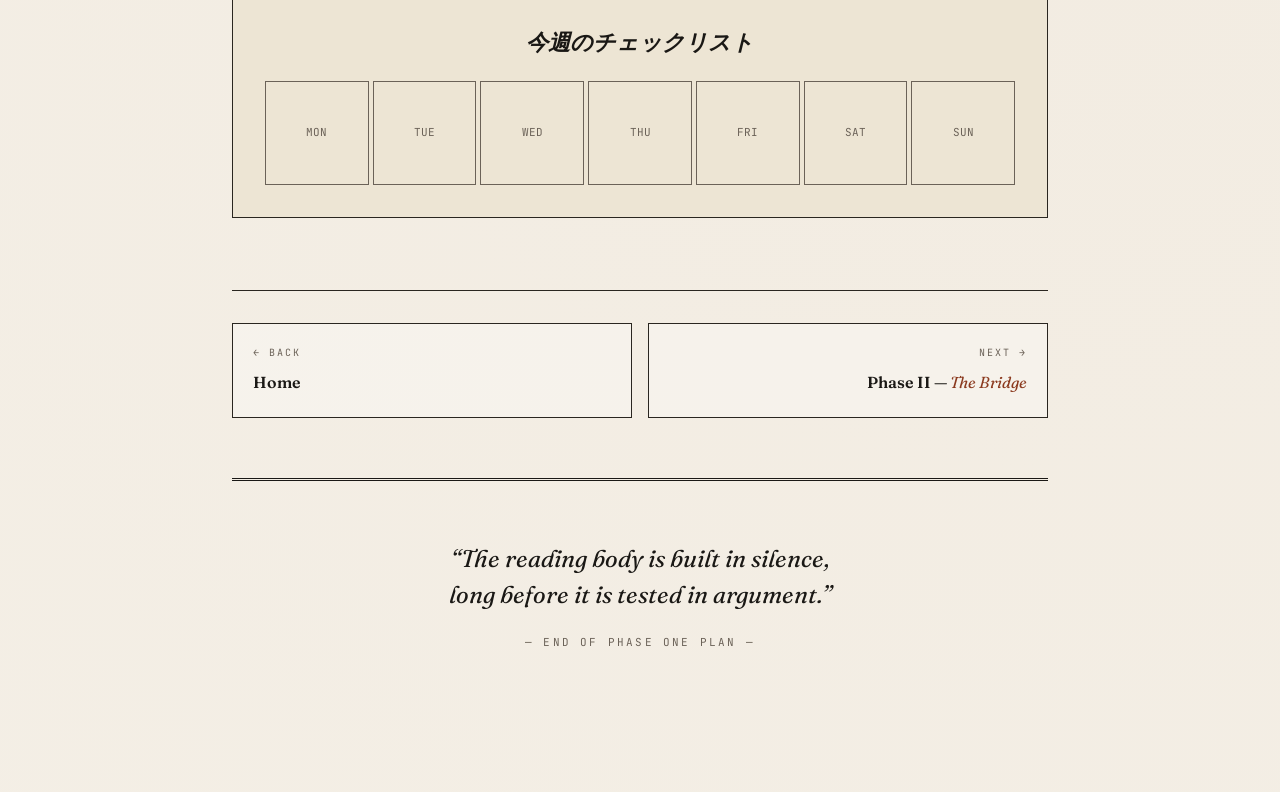
==== commit 24c81a15: "Add files via upload" ====
--- a/phase1.html
+++ b/phase1.html
@@ -55,12 +55,28 @@
             <h3>多読 <span class="en">Extensive Reading</span></h3>
             <p>辞書を引かずに、ひたすら大量に読む時間。意味が取れない箇所は<strong>飛ばす</strong>。これが最も重要なルール。1日あたり 5,000〜8,000 語を目標に。読書スピードと「英語のまま処理する」回路を作る。</p>
             <div class="materials">
-              <span class="m-label">推奨教材(どれか一つを継続)</span>
-              <ul>
-                <li>Oxford Bookworms Stage 5–6(Penguin Readers Level 6–7 でも可)</li>
-                <li>News in Levels — Level 3(無料・ウェブ)</li>
-                <li>BBC Learning English「News Review」</li>
-                <li>Breaking News English — Level 5–6</li>
+              <span class="m-label">無料・ウェブで完結する素材</span>
+              <ul>
+                <li>News in Levels — Level 3(無料・1記事 300〜500 語、毎日更新)</li>
+                <li>Breaking News English — Level 5–6(無料・記事ごとに語数表示あり)</li>
+                <li>BBC Learning English「News Review」「6 Minute English」(スクリプト付き)</li>
+                <li>VOA Learning English「Level 3 / Advanced」(無料・記事+音声)</li>
+              </ul>
+            </div>
+            <div class="materials">
+              <span class="m-label">Kindle で読める Graded Readers(有料・1冊 数百円〜)</span>
+              <ul>
+                <li>Oxford Bookworms Library Stage 5–6 (Amazon Kindle で個別購入可)</li>
+                <li>Penguin Readers Level 6 (Kindle 版あり)</li>
+                <li>Macmillan Readers Upper Intermediate (Agatha Christie シリーズなど)</li>
+                <li>I Talk You Talk Press「Easy English Stories Level 3」(Kindle 安価)</li>
+              </ul>
+            </div>
+            <div class="materials">
+              <span class="m-label">無料 e-book 系</span>
+              <ul>
+                <li>english-e-reader.net(各レベル graded readers の epub/PDF を無料配布)</li>
+                <li>esolcourses.com「Easy Readers B1–B2」(ブラウザで読める)</li>
               </ul>
             </div>
             <p class="rule">▸ ルール:辞書禁止・戻り読み禁止・前から読む</p>
@@ -76,14 +92,23 @@
             <h3>語彙 <span class="en">Vocabulary</span></h3>
             <p>哲学英語に到達するには最低 10,000 語レベルの基礎語彙が必要。現状はおそらく 5,000–6,000 語あたり。ここでまず一般語彙を 8,000 語まで引き上げる。例文音読込みで覚える。</p>
             <div class="materials">
-              <span class="m-label">推奨教材(一冊を3ヶ月で完走)</span>
-              <ul>
-                <li>『Distinction 2000』(ATSU、Atsueigo)</li>
-                <li>『究極の英単語 SVL Vol.3〜4』(アルク)</li>
-                <li>『英単語 Stock 4500』(文英堂)</li>
-              </ul>
-            </div>
-            <p class="rule">▸ ルール:1日 20〜30 語 × 7日サイクルで反復</p>
+              <span class="m-label">メイン教材(所持済み)</span>
+              <ul>
+                <li><strong>『Distinction 2000』(ATSU)</strong>— これを3ヶ月で完走する</li>
+                <li>40 トピック × 50 語の構成。1トピックを 2〜3 日で進める計算</li>
+                <li>例文の音読・付属音声の活用を必ず組み込む</li>
+                <li>未知語より「半分知ってる語」の例文を丁寧に</li>
+              </ul>
+            </div>
+            <div class="materials">
+              <span class="m-label">補助:Anki でスキマ時間に復習</span>
+              <ul>
+                <li>Distinction 2000 の Anki デッキは有志が公開している(検索すれば出る)</li>
+                <li>自作する場合は「未知語のみ」抽出して10〜20分/日</li>
+                <li>AnkiMobile (iOS 有料) / AnkiDroid (Android 無料) / AnkiWeb (PC 無料)</li>
+              </ul>
+            </div>
+            <p class="rule">▸ ルール:1日1トピック相当(30〜50語に触れる)・例文も音読・週末に当週分を一気に復習</p>
           </div>
         </div>
 
@@ -96,11 +121,19 @@
             <h3>構文解析 <span class="en">Syntax Drill</span></h3>
             <p>「高校文法は分かっている」つもりでも、長い修飾節や倒置、省略が絡むと SEP の一文が崩せなくなる。構文解析を意識的に訓練することで、後の精読フェーズで詰まる頻度が劇的に下がる。</p>
             <div class="materials">
-              <span class="m-label">推奨教材(レベルに応じて選ぶ)</span>
-              <ul>
-                <li>『ポレポレ英文読解プロセス50』(西きょうじ)— 標準</li>
-                <li>『英文解釈教室 改訂版』(伊藤和夫)— やや高負荷</li>
-                <li>『基礎英文問題精講』(中原道喜)— 復習向け</li>
+              <span class="m-label">Kindle 版あり(タブレット推奨・iPad/Fire など)</span>
+              <ul>
+                <li>『英文解体新書』(北村一真、研究社・Kindle 版)— 大人向け・実例で論文英語に近い</li>
+                <li>『英文解体新書 2』(北村一真、研究社・Kindle 版)— 続編・学術英語寄り</li>
+                <li>『英文読解のグラマティカ』(富士哲也・Kindle 版)— 入門〜中級</li>
+                <li>『英文解釈のテオリア』(倉林秀男、Z会・Kindle 版)— 比較的新しい・読みやすい</li>
+              </ul>
+            </div>
+            <div class="materials">
+              <span class="m-label">無料・ウェブ系の補助</span>
+              <ul>
+                <li>YouTube「もりてつ」「PASSLABO」など構文解説チャンネル</li>
+                <li>British Council「LearnEnglish」 grammar セクション(英語で学ぶ場合)</li>
               </ul>
             </div>
             <p class="rule">▸ ルール:1日1〜2題、SV を必ず特定してから訳す</p>
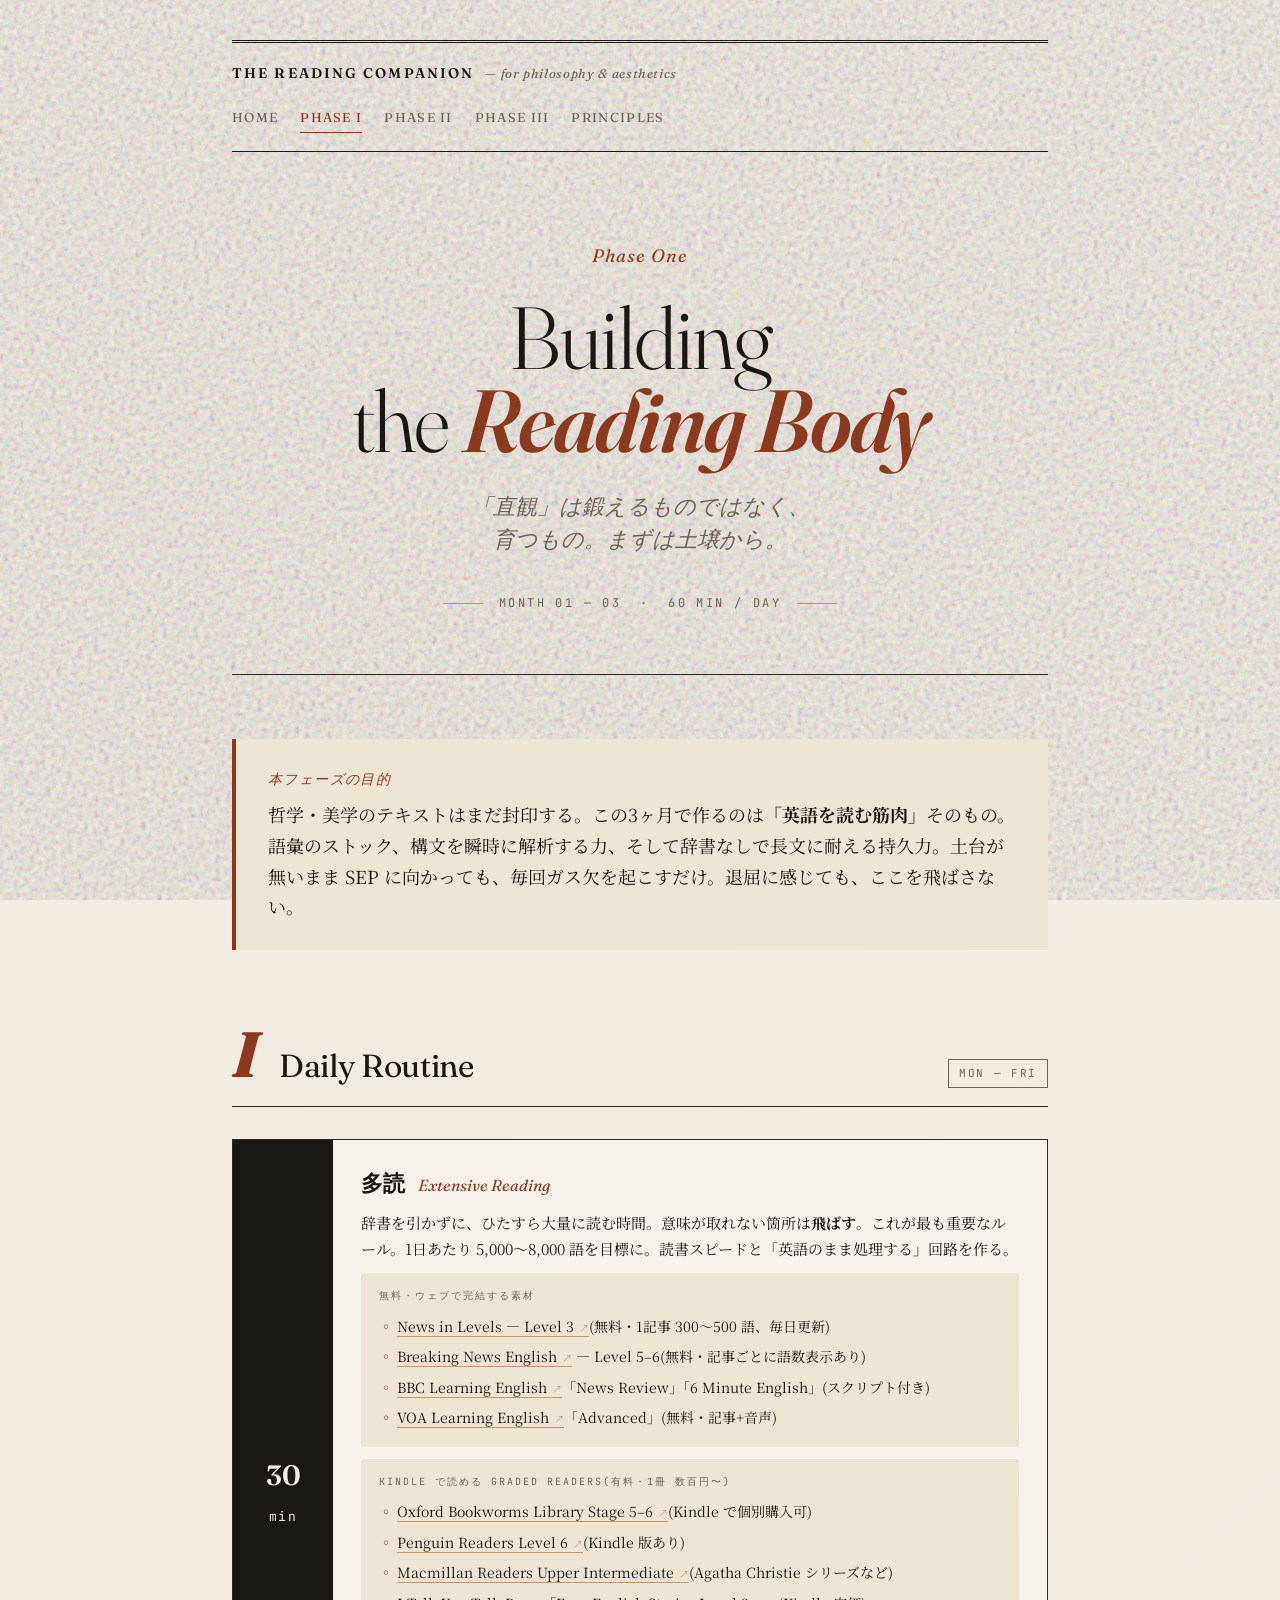
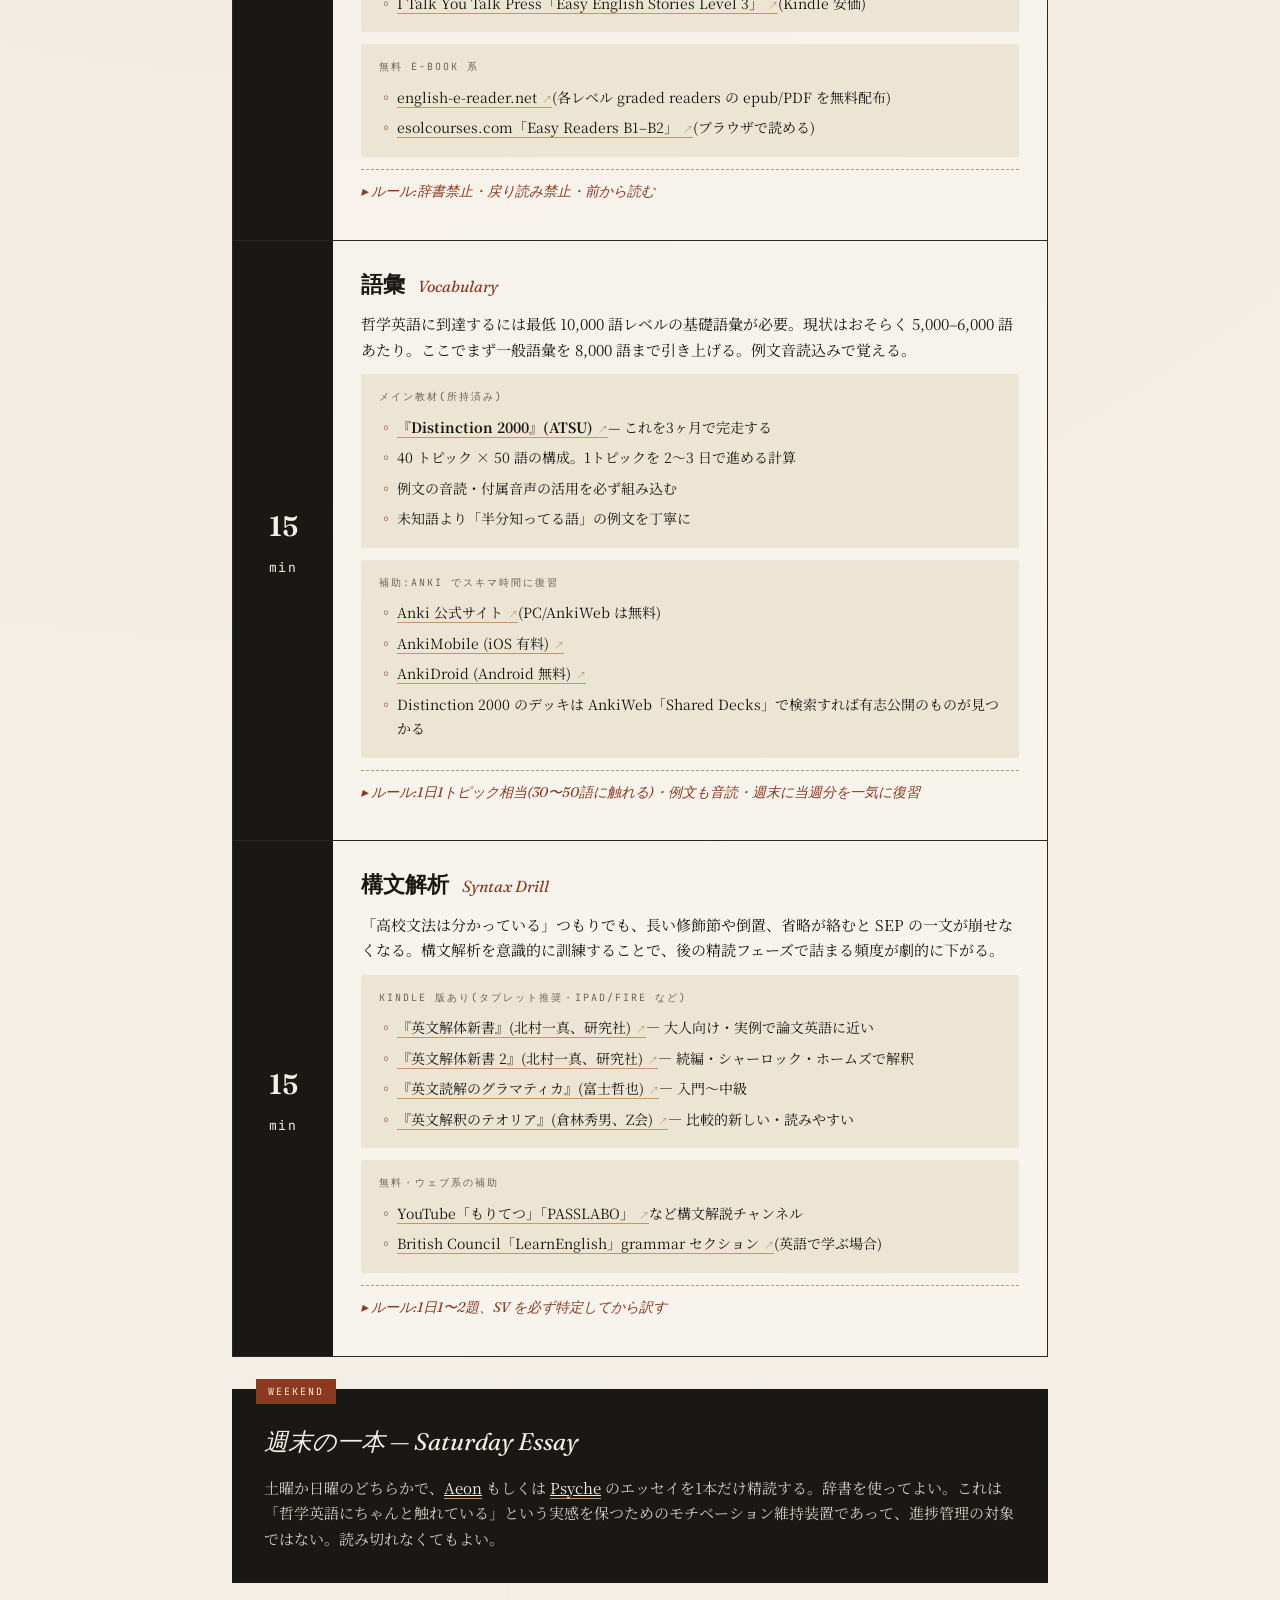
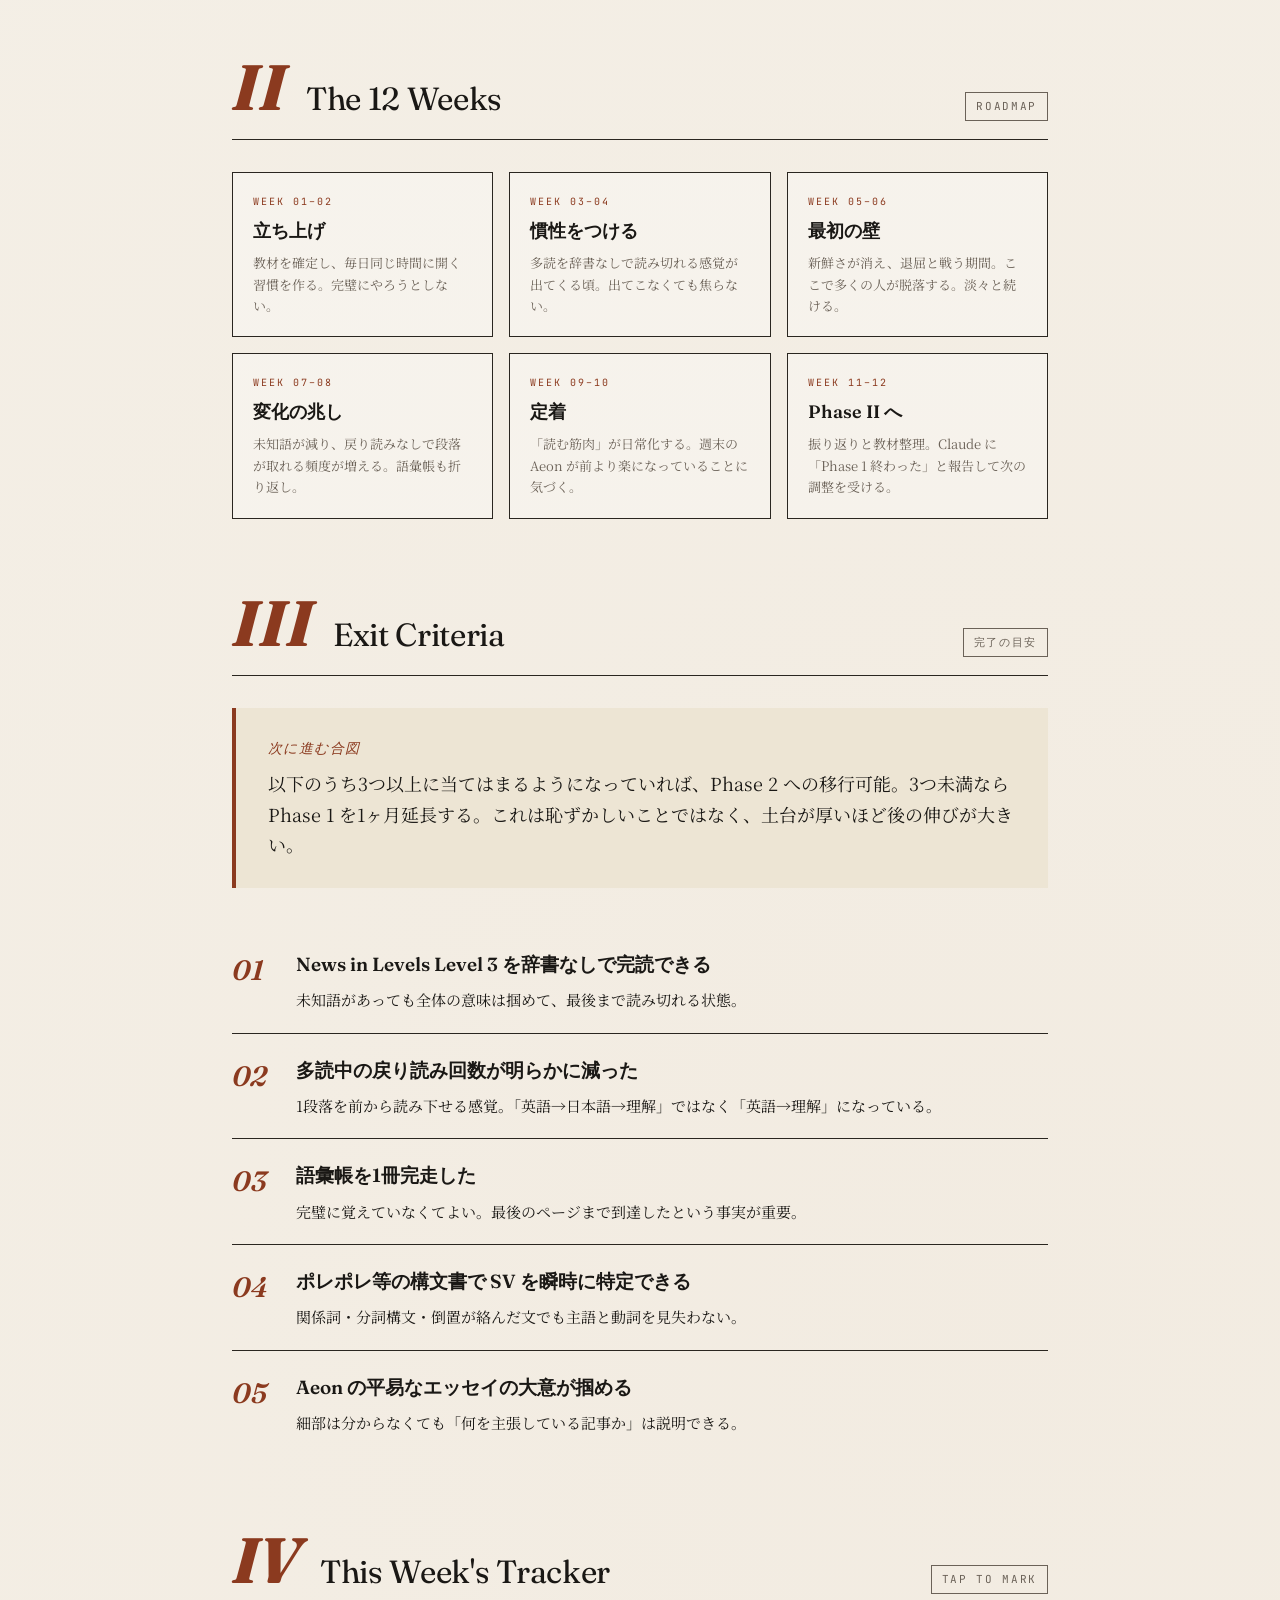
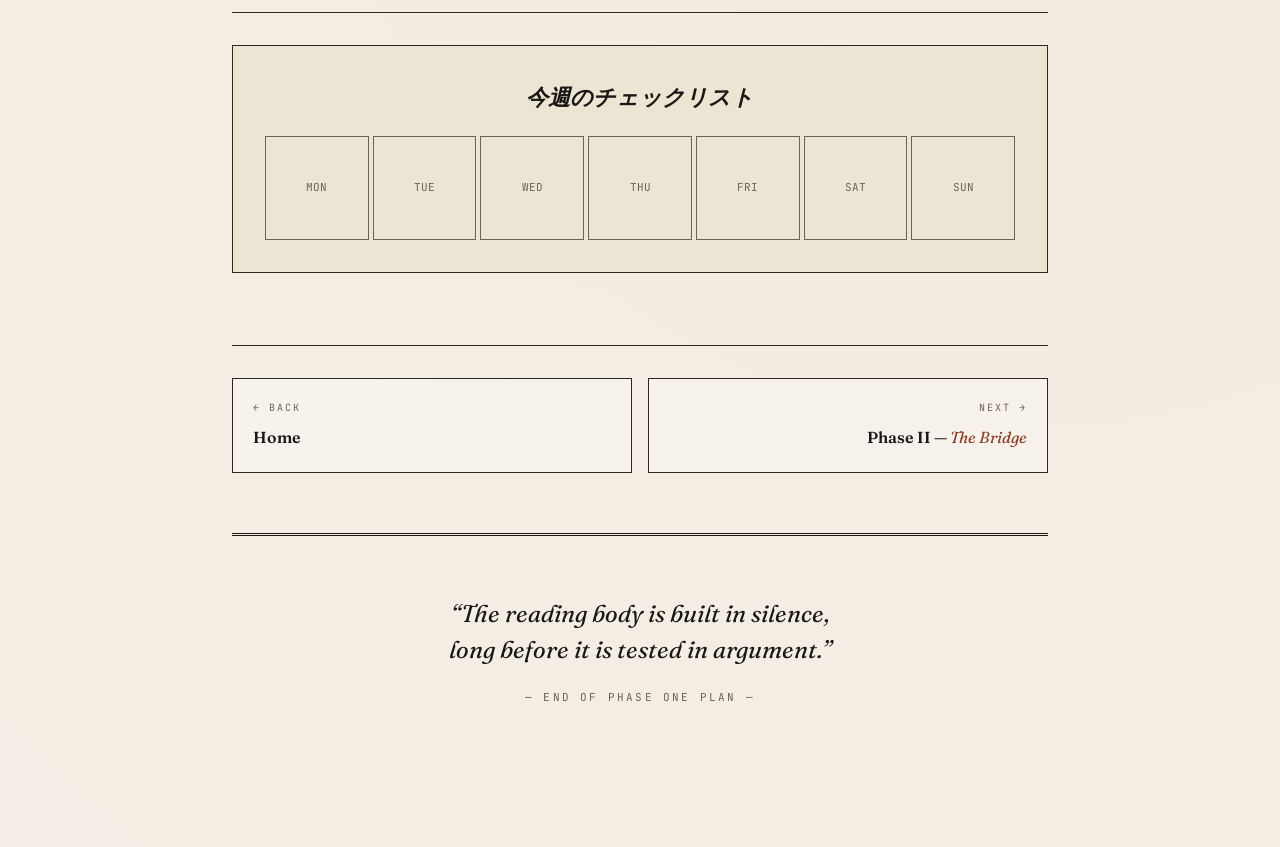
==== commit 88989c22: "Add files via upload" ====
--- a/phase1.html
+++ b/phase1.html
@@ -57,26 +57,26 @@
             <div class="materials">
               <span class="m-label">無料・ウェブで完結する素材</span>
               <ul>
-                <li>News in Levels — Level 3(無料・1記事 300〜500 語、毎日更新)</li>
-                <li>Breaking News English — Level 5–6(無料・記事ごとに語数表示あり)</li>
-                <li>BBC Learning English「News Review」「6 Minute English」(スクリプト付き)</li>
-                <li>VOA Learning English「Level 3 / Advanced」(無料・記事+音声)</li>
+                <li><a href="https://www.newsinlevels.com/level/level-3/" target="_blank" rel="noopener">News in Levels — Level 3</a>(無料・1記事 300〜500 語、毎日更新)</li>
+                <li><a href="https://breakingnewsenglish.com/" target="_blank" rel="noopener">Breaking News English</a> — Level 5–6(無料・記事ごとに語数表示あり)</li>
+                <li><a href="https://www.bbc.co.uk/learningenglish/" target="_blank" rel="noopener">BBC Learning English</a>「News Review」「6 Minute English」(スクリプト付き)</li>
+                <li><a href="https://learningenglish.voanews.com/" target="_blank" rel="noopener">VOA Learning English</a>「Advanced」(無料・記事+音声)</li>
               </ul>
             </div>
             <div class="materials">
               <span class="m-label">Kindle で読める Graded Readers(有料・1冊 数百円〜)</span>
               <ul>
-                <li>Oxford Bookworms Library Stage 5–6 (Amazon Kindle で個別購入可)</li>
-                <li>Penguin Readers Level 6 (Kindle 版あり)</li>
-                <li>Macmillan Readers Upper Intermediate (Agatha Christie シリーズなど)</li>
-                <li>I Talk You Talk Press「Easy English Stories Level 3」(Kindle 安価)</li>
+                <li><a href="https://www.amazon.co.jp/s?k=Oxford+Bookworms+Stage+5&i=digital-text" target="_blank" rel="noopener">Oxford Bookworms Library Stage 5–6</a>(Kindle で個別購入可)</li>
+                <li><a href="https://www.amazon.co.jp/s?k=Penguin+Readers+Level+6&i=digital-text" target="_blank" rel="noopener">Penguin Readers Level 6</a>(Kindle 版あり)</li>
+                <li><a href="https://www.amazon.co.jp/s?k=Macmillan+Readers+Upper+Intermediate&i=digital-text" target="_blank" rel="noopener">Macmillan Readers Upper Intermediate</a>(Agatha Christie シリーズなど)</li>
+                <li><a href="https://italkyoutalk.com/?cat=3" target="_blank" rel="noopener">I Talk You Talk Press「Easy English Stories Level 3」</a>(Kindle 安価)</li>
               </ul>
             </div>
             <div class="materials">
               <span class="m-label">無料 e-book 系</span>
               <ul>
-                <li>english-e-reader.net(各レベル graded readers の epub/PDF を無料配布)</li>
-                <li>esolcourses.com「Easy Readers B1–B2」(ブラウザで読める)</li>
+                <li><a href="https://english-e-reader.net/" target="_blank" rel="noopener">english-e-reader.net</a>(各レベル graded readers の epub/PDF を無料配布)</li>
+                <li><a href="https://www.esolcourses.com/content/reading/intermediate-english-graded-readers.html" target="_blank" rel="noopener">esolcourses.com「Easy Readers B1–B2」</a>(ブラウザで読める)</li>
               </ul>
             </div>
             <p class="rule">▸ ルール:辞書禁止・戻り読み禁止・前から読む</p>
@@ -94,7 +94,7 @@
             <div class="materials">
               <span class="m-label">メイン教材(所持済み)</span>
               <ul>
-                <li><strong>『Distinction 2000』(ATSU)</strong>— これを3ヶ月で完走する</li>
+                <li><strong><a href="https://www.amazon.co.jp/Distinction-2000-ATSU/dp/4046045337" target="_blank" rel="noopener">『Distinction 2000』(ATSU)</a></strong>— これを3ヶ月で完走する</li>
                 <li>40 トピック × 50 語の構成。1トピックを 2〜3 日で進める計算</li>
                 <li>例文の音読・付属音声の活用を必ず組み込む</li>
                 <li>未知語より「半分知ってる語」の例文を丁寧に</li>
@@ -103,9 +103,10 @@
             <div class="materials">
               <span class="m-label">補助:Anki でスキマ時間に復習</span>
               <ul>
-                <li>Distinction 2000 の Anki デッキは有志が公開している(検索すれば出る)</li>
-                <li>自作する場合は「未知語のみ」抽出して10〜20分/日</li>
-                <li>AnkiMobile (iOS 有料) / AnkiDroid (Android 無料) / AnkiWeb (PC 無料)</li>
+                <li><a href="https://apps.ankiweb.net/" target="_blank" rel="noopener">Anki 公式サイト</a>(PC/AnkiWeb は無料)</li>
+                <li><a href="https://apps.apple.com/us/app/ankimobile-flashcards/id373493387" target="_blank" rel="noopener">AnkiMobile (iOS 有料)</a></li>
+                <li><a href="https://play.google.com/store/apps/details?id=com.ichi2.anki" target="_blank" rel="noopener">AnkiDroid (Android 無料)</a></li>
+                <li>Distinction 2000 のデッキは AnkiWeb「Shared Decks」で検索すれば有志公開のものが見つかる</li>
               </ul>
             </div>
             <p class="rule">▸ ルール:1日1トピック相当(30〜50語に触れる)・例文も音読・週末に当週分を一気に復習</p>
@@ -123,17 +124,17 @@
             <div class="materials">
               <span class="m-label">Kindle 版あり(タブレット推奨・iPad/Fire など)</span>
               <ul>
-                <li>『英文解体新書』(北村一真、研究社・Kindle 版)— 大人向け・実例で論文英語に近い</li>
-                <li>『英文解体新書 2』(北村一真、研究社・Kindle 版)— 続編・学術英語寄り</li>
-                <li>『英文読解のグラマティカ』(富士哲也・Kindle 版)— 入門〜中級</li>
-                <li>『英文解釈のテオリア』(倉林秀男、Z会・Kindle 版)— 比較的新しい・読みやすい</li>
+                <li><a href="https://www.amazon.co.jp/%E8%8B%B1%E6%96%87%E8%A7%A3%E4%BD%93%E6%96%B0%E6%9B%B8-%E6%A7%8B%E9%80%A0%E3%81%A8%E8%AB%96%E7%90%86%E3%82%92%E8%AA%AD%E3%81%BF%E8%A7%A3%E3%81%8F%E8%8B%B1%E6%96%87%E8%A7%A3%E9%87%88-%E5%8C%97%E6%9D%91%E4%B8%80%E7%9C%9F/dp/4327452920" target="_blank" rel="noopener">『英文解体新書』(北村一真、研究社)</a>— 大人向け・実例で論文英語に近い</li>
+                <li><a href="https://www.amazon.co.jp/dp/B094R1B3C1" target="_blank" rel="noopener">『英文解体新書 2』(北村一真、研究社)</a>— 続編・シャーロック・ホームズで解釈</li>
+                <li><a href="https://www.amazon.co.jp/s?k=%E8%8B%B1%E6%96%87%E8%AA%AD%E8%A7%A3%E3%81%AE%E3%82%B0%E3%83%A9%E3%83%9E%E3%83%86%E3%82%A3%E3%82%AB&i=digital-text" target="_blank" rel="noopener">『英文読解のグラマティカ』(富士哲也)</a>— 入門〜中級</li>
+                <li><a href="https://www.amazon.co.jp/s?k=%E8%8B%B1%E6%96%87%E8%A7%A3%E9%87%88%E3%81%AE%E3%83%86%E3%82%AA%E3%83%AA%E3%82%A2&i=digital-text" target="_blank" rel="noopener">『英文解釈のテオリア』(倉林秀男、Z会)</a>— 比較的新しい・読みやすい</li>
               </ul>
             </div>
             <div class="materials">
               <span class="m-label">無料・ウェブ系の補助</span>
               <ul>
-                <li>YouTube「もりてつ」「PASSLABO」など構文解説チャンネル</li>
-                <li>British Council「LearnEnglish」 grammar セクション(英語で学ぶ場合)</li>
+                <li><a href="https://www.youtube.com/results?search_query=%E3%82%82%E3%82%8A%E3%81%A6%E3%81%A4+%E8%8B%B1%E6%96%87%E8%A7%A3%E9%87%88" target="_blank" rel="noopener">YouTube「もりてつ」「PASSLABO」</a>など構文解説チャンネル</li>
+                <li><a href="https://learnenglish.britishcouncil.org/grammar" target="_blank" rel="noopener">British Council「LearnEnglish」grammar セクション</a>(英語で学ぶ場合)</li>
               </ul>
             </div>
             <p class="rule">▸ ルール:1日1〜2題、SV を必ず特定してから訳す</p>
@@ -144,7 +145,7 @@
 
       <div class="weekend">
         <h3>週末の一本 — Saturday Essay</h3>
-        <p>土曜か日曜のどちらかで、Aeon もしくは Psyche のエッセイを1本だけ精読する。辞書を使ってよい。これは「哲学英語にちゃんと触れている」という実感を保つためのモチベーション維持装置であって、進捗管理の対象ではない。読み切れなくてもよい。</p>
+        <p>土曜か日曜のどちらかで、<a href="https://aeon.co/essays" target="_blank" rel="noopener" style="color:var(--paper); border-bottom:1px solid var(--accent-soft);">Aeon</a> もしくは <a href="https://psyche.co/ideas" target="_blank" rel="noopener" style="color:var(--paper); border-bottom:1px solid var(--accent-soft);">Psyche</a> のエッセイを1本だけ精読する。辞書を使ってよい。これは「哲学英語にちゃんと触れている」という実感を保つためのモチベーション維持装置であって、進捗管理の対象ではない。読み切れなくてもよい。</p>
       </div>
     </section>
 
--- a/style.css
+++ b/style.css
@@ -325,6 +325,26 @@
   position: absolute;
   left: 0;
   color: var(--accent);
+}
+
+.routine-content .materials li a {
+  color: var(--ink);
+  text-decoration: none;
+  border-bottom: 1px solid var(--accent-soft);
+  transition: all 0.15s ease;
+}
+
+.routine-content .materials li a:hover {
+  color: var(--accent);
+  border-bottom-color: var(--accent);
+}
+
+.routine-content .materials li a::after {
+  content: ' ↗';
+  font-size: 10px;
+  color: var(--accent);
+  opacity: 0.6;
+  margin-left: 2px;
 }
 
 .routine-content .rule {
